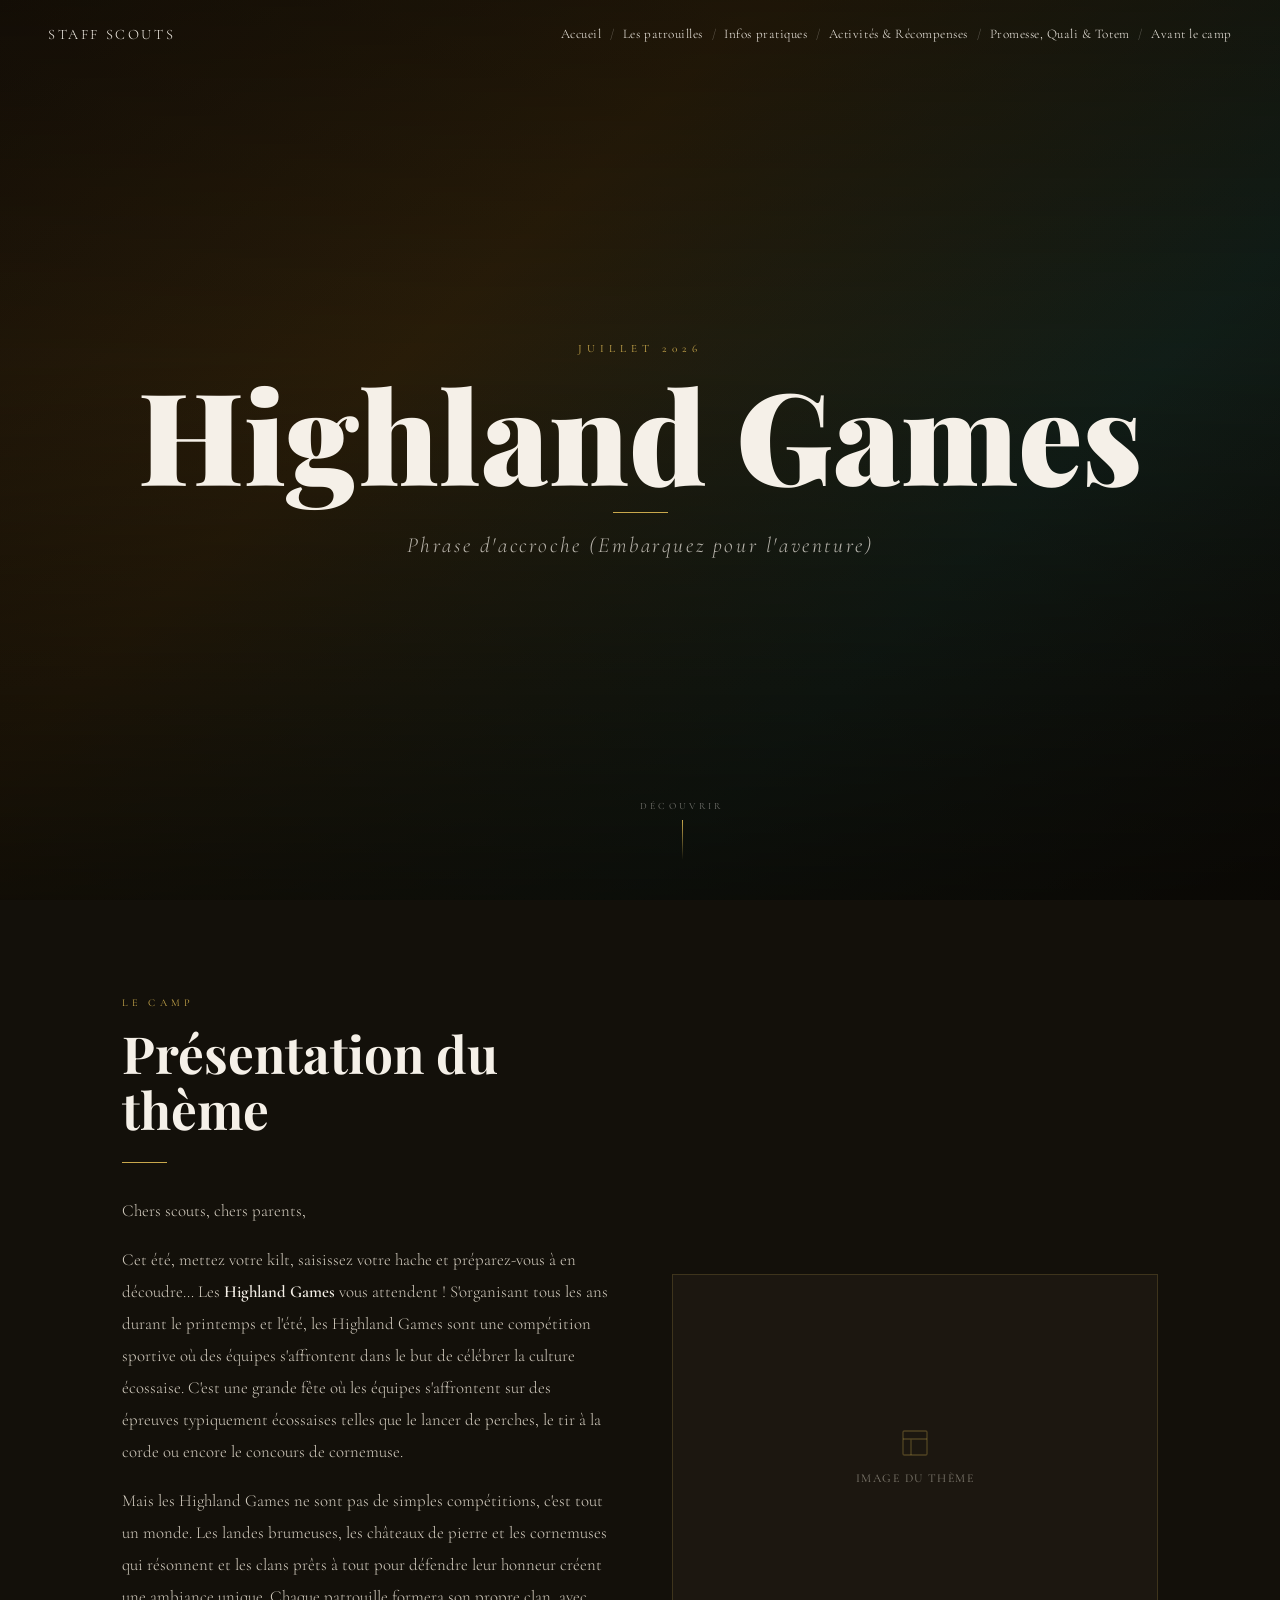
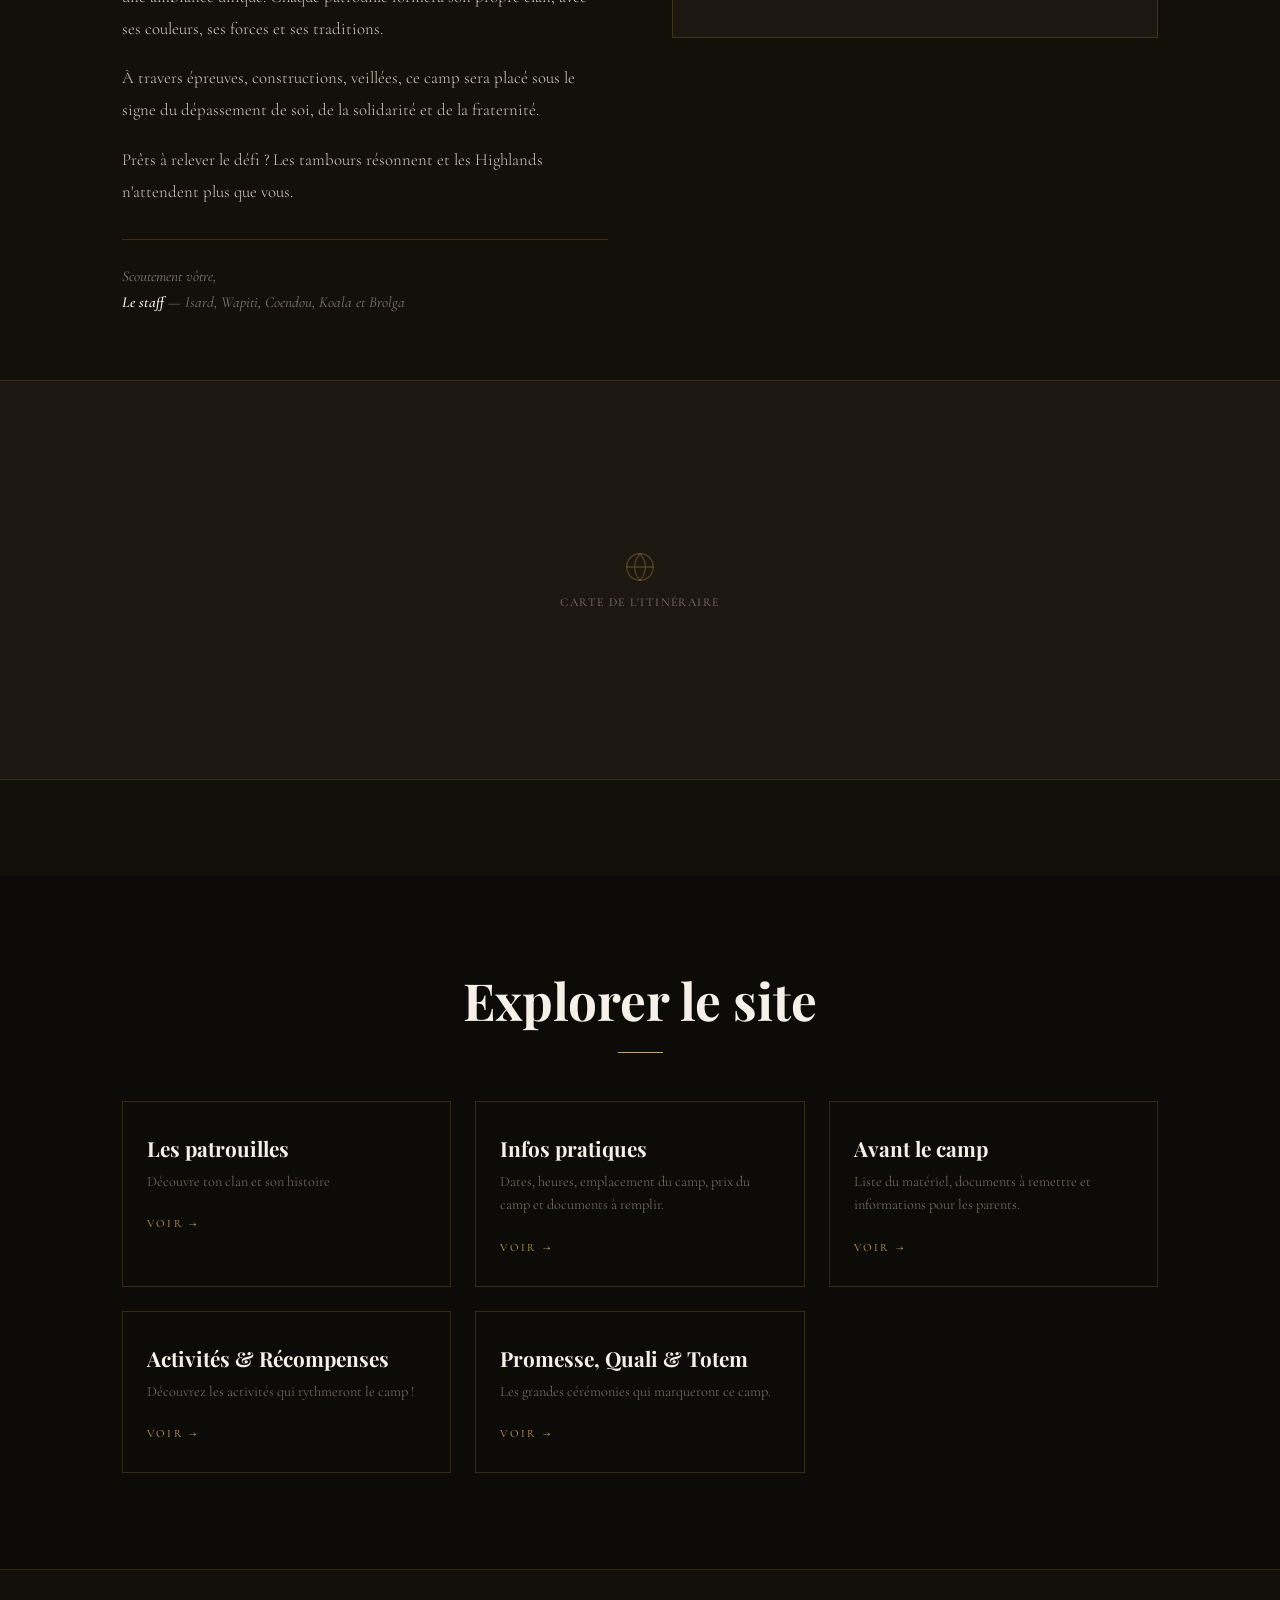
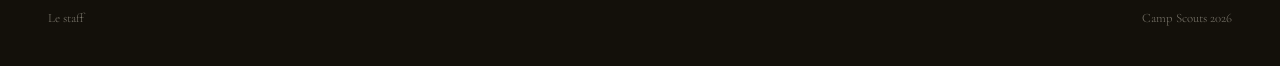
==== index.html @ 2f7836fe "." ====
<!DOCTYPE html>
<html lang="fr">
<head>
  <meta charset="UTF-8" />
  <meta name="viewport" content="width=device-width, initial-scale=1.0" />
  <title>Highland Games — Camp Scouts 2026</title>
  <link rel="preconnect" href="https://fonts.googleapis.com" />
  <link rel="preconnect" href="https://fonts.gstatic.com" crossorigin />
  <link href="https://fonts.googleapis.com/css2?family=Playfair+Display:ital,wght@0,700;0,900;1,700&family=Cormorant+Garamond:ital,wght@0,300;0,400;0,600;1,300;1,400&display=swap" rel="stylesheet" />
  <link rel="stylesheet" href="/assets/css/style.css" />
  <style>
    /* ── HERO ── */
    .hero {
      position: relative;
      height: 100vh;
      display: flex;
      flex-direction: column;
      overflow: hidden;
    }
    .hero-bg-fallback {
      position: absolute; inset: 0;
      background: linear-gradient(135deg, #1a1208 0%, #2c1f0a 35%, #12201a 70%, #0d0b08 100%);
    }
    .hero-bg {
      position: absolute; inset: 0;
      background-image: url('/assets/images/hero.jpg');
      background-size: cover;
      background-position: center;
      animation: slowZoom 18s ease-out forwards;
    }
    .hero-overlay {
      position: absolute; inset: 0;
      background: linear-gradient(to bottom, rgba(10,8,4,0.4) 0%, rgba(10,8,4,0.1) 40%, rgba(10,8,4,0.75) 100%);
    }
    @keyframes slowZoom {
      from { transform: scale(1.06); }
      to   { transform: scale(1.0); }
    }
    .hero-content {
      position: relative; z-index: 10;
      flex: 1;
      display: flex;
      flex-direction: column;
      align-items: center;
      justify-content: center;
      text-align: center;
      gap: 1.2rem;
    }
    .hero-eyebrow {
      font-size: 0.7rem;
      letter-spacing: 0.45em;
      text-transform: uppercase;
      color: var(--gold);
      opacity: 0;
      animation: fadeUp 0.9s ease 0.5s forwards;
    }
    .hero-title {
      font-family: 'Playfair Display', serif;
      font-size: clamp(4rem, 10vw, 8.5rem);
      font-weight: 900;
      line-height: 0.93;
      color: var(--cream);
      opacity: 0;
      animation: fadeUp 0.9s ease 0.75s forwards;
    }
    .hero-rule {
      width: 55px; height: 1px;
      background: var(--gold);
      opacity: 0;
      animation: fadeUp 0.9s ease 0.95s forwards;
    }
    .hero-sub {
      font-size: clamp(1rem, 2vw, 1.35rem);
      font-style: italic;
      font-weight: 300;
      color: rgba(245,240,232,0.72);
      letter-spacing: 0.12em;
      opacity: 0;
      animation: fadeUp 0.9s ease 1.1s forwards;
    }
    .scroll-hint {
      position: absolute;
      bottom: 2.5rem; left: 50%;
      transform: translateX(-50%);
      z-index: 10;
      display: flex;
      flex-direction: column;
      align-items: center;
      gap: 0.5rem;
      opacity: 0;
      animation: fadeUp 0.9s ease 1.5s forwards;
    }
    .scroll-hint span {
      font-size: 0.6rem;
      letter-spacing: 0.35em;
      text-transform: uppercase;
      color: rgba(245,240,232,0.45);
    }
    .scroll-line {
      width: 1px; height: 40px;
      background: linear-gradient(to bottom, var(--gold), transparent);
      animation: pulse 2s ease-in-out infinite;
    }
    @keyframes pulse {
      0%,100% { opacity: 0.4; } 50% { opacity: 1; }
    }

    /* ── INTRO ── */
    #intro { background: var(--dark2); }

    .theme-grid {
      display: grid;
      grid-template-columns: 1fr 1fr;
      gap: 4rem;
      align-items: center;
    }

    .theme-text p {
      font-size: 1.05rem;
      font-weight: 300;
      line-height: 1.9;
      color: var(--text);
      margin-bottom: 1.1rem;
    }
    .theme-text strong { color: var(--cream); font-weight: 600; }
    .signature {
      margin-top: 2rem;
      padding-top: 1.5rem;
      border-top: 1px solid rgba(201,168,76,0.2);
      font-style: italic;
      font-size: 0.95rem;
      color: var(--muted);
      line-height: 1.7;
    }

    .img-placeholder { aspect-ratio: 4/3; }

    .itinerary-banner {
      width: 100%;
      aspect-ratio: 16/5;
      background: var(--dark3);
      border-top: 1px solid rgba(201,168,76,0.15);
      border-bottom: 1px solid rgba(201,168,76,0.15);
      display: flex;
      flex-direction: column;
      align-items: center;
      justify-content: center;
      gap: 0.75rem;
      color: var(--muted);
      font-size: 0.75rem;
      letter-spacing: 0.12em;
      text-transform: uppercase;
      margin-top: 4rem;
    }
    .itinerary-banner svg {
      width: 32px; height: 32px;
      stroke: rgba(201,168,76,0.3);
      fill: none; stroke-width: 1;
    }

    /* ── QUICK LINKS ── */
    #quicklinks { background: var(--dark); }

    .links-grid {
      display: grid;
      grid-template-columns: repeat(3, 1fr);
      gap: 1.5rem;
    }

    .link-card {
      display: block;
      padding: 2rem 1.5rem;
      border: 1px solid rgba(201,168,76,0.2);
      text-decoration: none;
      color: var(--text);
      transition: all 0.3s ease;
      position: relative;
      overflow: hidden;
    }
    .link-card::before {
      content: '';
      position: absolute; inset: 0;
      background: rgba(201,168,76,0.04);
      opacity: 0;
      transition: opacity 0.3s;
    }
    .link-card:hover::before { opacity: 1; }
    .link-card:hover { border-color: rgba(201,168,76,0.5); }

    .link-card-tag {
      font-size: 0.6rem;
      letter-spacing: 0.35em;
      text-transform: uppercase;
      color: var(--gold);
      display: block;
      margin-bottom: 0.75rem;
    }
    .link-card h3 {
      font-family: 'Playfair Display', serif;
      font-size: 1.3rem;
      font-weight: 700;
      color: var(--cream);
      margin-bottom: 0.5rem;
    }
    .link-card p {
      font-size: 0.9rem;
      font-weight: 300;
      line-height: 1.6;
      color: var(--muted);
    }
    .link-card-arrow {
      display: block;
      margin-top: 1.5rem;
      font-size: 0.7rem;
      letter-spacing: 0.2em;
      text-transform: uppercase;
      color: var(--gold);
    }

    @media (max-width: 860px) {
      .theme-grid { grid-template-columns: 1fr; gap: 2.5rem; }
      .links-grid { grid-template-columns: 1fr; }
    }
  </style>
</head>
<body>

  <nav id="navbar">
    <a class="nav-logo" href="/">
      <!-- <img src="assets/images/logo_scout.png" alt="Logo Staff Scouts" /> -->
      <span>Staff Scouts</span>
    </a>
    <ul class="nav-links">
      <li><a href="/">Accueil</a></li>
      <li><a href="/patrouilles">Les patrouilles</a></li>
      <li><a href="/infos">Infos pratiques</a></li>
      <li><a href="/activites">Activités &amp; Récompenses</a></li>
      <li><a href="/promesse">Promesse, Quali &amp; Totem</a></li>
      <li><a href="/avant">Avant le camp</a></li>
      <!-- <li><a href="/recap">Récap 2024–2025</a></li> -->
    </ul>
    <button class="burger" id="burger" aria-label="Menu">
      <span></span><span></span><span></span>
    </button>
  </nav>

  <div class="mobile-menu" id="mobileMenu">
    <a href="/" onclick="closeMenu()">Accueil</a>
    <a href="/patrouilles" onclick="closeMenu()">Les patrouilles</a>
    <a href="/infos" onclick="closeMenu()">Infos pratiques</a>
    <a href="/activites" onclick="closeMenu()">Activités &amp; Récompenses</a>
    <a href="/promesse" onclick="closeMenu()">Promesse, Quali &amp; Totem</a>
    <a href="/avant" onclick="closeMenu()">Avant le camp</a>
    <!-- <a href="/recap" onclick="closeMenu()">Récap 2024–2025</a> -->
  </div>

  <!-- HERO -->
  <section class="hero">
    <div class="hero-bg-fallback"></div>
    <div class="hero-bg"></div>
    <div class="hero-overlay"></div>
    <div class="hero-content">
      <span class="hero-eyebrow">Juillet 2026</span>
      <h1 class="hero-title">Highland Games</h1>
      <div class="hero-rule"></div>
      <p class="hero-sub">Phrase d'accroche (Embarquez pour l'aventure)</p>
    </div>
    <div class="scroll-hint">
      <span>Découvrir</span>
      <div class="scroll-line"></div>
    </div>
  </section>

  <!-- PRÉSENTATION -->
  <section id="intro">
    <div class="container-wide">
      <div class="theme-grid">
        <div class="theme-text reveal">
          <span class="section-tag">Le camp</span>
          <h2 class="section-title">Présentation du thème</h2>
          <div class="section-rule"></div>
          <p>Chers scouts, chers parents,</p>
          <p>Cet été, mettez votre kilt, saisissez votre hache et préparez-vous à en découdre… Les <strong>Highland Games</strong> vous attendent ! S'organisant tous les ans durant le printemps et l'été, les Highland Games sont une compétition sportive où des équipes s'affrontent dans le but de célébrer la culture écossaise. C'est une grande fête où les équipes s'affrontent sur des épreuves typiquement écossaises telles que le lancer de  perches, le tir à la corde ou encore le concours de cornemuse.</p>
          <p>Mais les Highland Games ne sont pas de simples compétitions, c'est tout un monde. Les landes brumeuses, les châteaux de pierre et les cornemuses qui résonnent et les clans prêts à tout pour défendre leur honneur créent une ambiance unique. Chaque patrouille formera son propre clan, avec ses couleurs, ses forces et ses traditions.</p>
          <p>À travers épreuves, constructions, veillées, ce camp sera placé sous le signe du dépassement de soi, de la solidarité et de la fraternité.</p>
          <p>Prêts à relever le défi ? Les tambours résonnent et les Highlands n'attendent plus que vous.</p>
          <div class="signature">
            Scoutement vôtre,<br>
            <strong style="color:var(--cream)">Le staff</strong> — Isard, Wapiti, Coendou, Koala et Brolga
          </div>
        </div>
        <div class="img-placeholder reveal">
          <svg viewBox="0 0 24 24"><rect x="3" y="3" width="18" height="18" rx="1"/><path d="M3 9h18M9 21V9"/></svg>
          Image du thème
        </div>
      </div>
    </div>
    <div class="itinerary-banner reveal">
      <svg viewBox="0 0 24 24"><circle cx="12" cy="12" r="10"/><path d="M2 12h20M12 2a15.3 15.3 0 0 1 4 10 15.3 15.3 0 0 1-4 10 15.3 15.3 0 0 1-4-10A15.3 15.3 0 0 1 12 2z"/></svg>
      Carte de l'itinéraire
    </div>
  </section>

  <!-- QUICK LINKS -->
  <section id="quicklinks">
    <div class="container-wide">
      <div style="text-align:center; margin-bottom:3rem;" class="reveal">
        <!-- <span class="section-tag">Navigation</span> -->
        <h2 class="section-title">Explorer le site</h2>
        <div class="section-rule centered"></div>
      </div>
      <div class="links-grid">
        <a class="link-card reveal" href="/patrouilles">
          <!-- <span class="link-card-tag">Organisation</span> -->
          <h3>Les patrouilles</h3>
          <p>Découvre ton clan et son histoire</p>
          <span class="link-card-arrow">Voir →</span>
        </a>
        <a class="link-card reveal" href="/infos">
          <!-- <span class="link-card-tag">Logistique</span> -->
          <h3>Infos pratiques</h3>
          <p>Dates, heures, emplacement du camp, prix du camp et documents à remplir.</p>
          <span class="link-card-arrow">Voir →</span>
        </a>
        <a class="link-card reveal" href="/avant">
          <!-- <span class="link-card-tag">Préparation</span> -->
          <h3>Avant le camp</h3>
          <p>Liste du matériel, documents à remettre et informations pour les parents.</p>
          <span class="link-card-arrow">Voir →</span>
        </a>
        <a class="link-card reveal" href="/activites">
          <!-- <span class="link-card-tag">Programme</span> -->
          <h3>Activités &amp; Récompenses</h3>
          <p>Découvrez les activités qui rythmeront le camp !</p>
          <span class="link-card-arrow">Voir →</span>
        </a>
        <a class="link-card reveal" href="/promesse">
          <!-- <span class="link-card-tag">Moments forts</span> -->
          <h3>Promesse, Quali &amp; Totem</h3>
          <p>Les grandes cérémonies qui marqueront ce camp.</p>
          <span class="link-card-arrow">Voir →</span>
        </a>
        <!-- <a class="link-card reveal" href="/recap">
          <span class="link-card-tag">Rétrospective</span>
          <h3>Récap 2024–2025</h3>
          <p>Retour sur l'année écoulée : charte, événements et moments partagés.</p>
          <span class="link-card-arrow">Voir →</span>
        </a> -->
      </div>
    </div>
  </section>

  <footer>
    <span>Le staff</span>
    <span>Camp Scouts 2026</span>
  </footer>

  <script src="/assets/js/main.js"></script>
</body>
</html>
---- assets/css/style.css ----
*, *::before, *::after { margin: 0; padding: 0; box-sizing: border-box; }

:root {
  --gold:       #c9a84c;
  --gold-light: #e8cc85;
  --cream:      #f5f0e8;
  --dark:       #0d0b08;
  --dark2:      #13100a;
  --dark3:      #1c1710;
  --text:       #d4cdc0;
  --muted:      rgba(212, 205, 192, 0.55);
}

html { scroll-behavior: smooth; }

body {
  font-family: 'Cormorant Garamond', serif;
  background: var(--dark);
  color: var(--text);
  overflow-x: hidden;
}

/* ── NAVBAR ── */
nav {
  position: fixed;
  top: 0; left: 0; right: 0;
  z-index: 100;
  display: flex;
  align-items: center;
  justify-content: space-between;
  padding: 1.6rem 3rem;
  transition: background 0.4s ease, padding 0.4s ease;
}

nav.scrolled {
  background: rgba(13, 11, 8, 0.92);
  backdrop-filter: blur(12px);
  padding: 1rem 3rem;
  border-bottom: 1px solid rgba(201, 168, 76, 0.15);
}

/* Sur les pages sans hero, la navbar est toujours opaque */
nav.opaque {
  background: rgba(13, 11, 8, 0.97);
  backdrop-filter: blur(12px);
  padding: 1rem 3rem;
  border-bottom: 1px solid rgba(201, 168, 76, 0.15);
}

.nav-logo {
  display: flex;
  align-items: center;
  gap: 0.75rem;
  text-decoration: none;
  color: var(--cream);
}

.nav-logo svg {
  width: 32px; height: 32px;
  fill: none;
  stroke: var(--cream);
  stroke-width: 1.5;
  stroke-linecap: round;
}

.nav-logo span {
  font-size: 0.9rem;
  font-weight: 300;
  letter-spacing: 0.18em;
  text-transform: uppercase;
}

.nav-links {
  display: flex;
  align-items: center;
  list-style: none;
}

.nav-links li { display: flex; align-items: center; }

.nav-links li:not(:last-child)::after {
  content: '/';
  color: rgba(245,240,232,0.3);
  margin: 0 0.55rem;
  font-size: 0.8rem;
}

.nav-links a {
  color: var(--cream);
  text-decoration: none;
  font-size: 0.82rem;
  font-weight: 300;
  letter-spacing: 0.04em;
  transition: color 0.25s;
  white-space: nowrap;
}

.nav-links a:hover,
.nav-links a.active { color: var(--gold); }

/* Burger */
.burger {
  display: none;
  flex-direction: column;
  gap: 5px;
  cursor: pointer;
  background: none;
  border: none;
  padding: 4px;
}
.burger span {
  display: block;
  width: 24px; height: 1px;
  background: var(--cream);
  transition: all 0.3s ease;
}
.burger.open span:nth-child(1) { transform: translateY(6px) rotate(45deg); }
.burger.open span:nth-child(2) { opacity: 0; }
.burger.open span:nth-child(3) { transform: translateY(-6px) rotate(-45deg); }

.mobile-menu {
  display: none;
  position: fixed;
  inset: 0;
  background: rgba(13,11,8,0.97);
  z-index: 99;
  flex-direction: column;
  align-items: center;
  justify-content: center;
  gap: 2rem;
}
.mobile-menu.open { display: flex; }
.mobile-menu a {
  color: var(--cream);
  text-decoration: none;
  font-family: 'Playfair Display', serif;
  font-size: 2rem;
  font-weight: 700;
  transition: color 0.25s;
}
.mobile-menu a:hover { color: var(--gold); }

/* ── PAGE HEADER (pages sans hero) ── */
.page-header {
  padding: 10rem 2rem 5rem;
  text-align: center;
  background: var(--dark2);
  border-bottom: 1px solid rgba(201,168,76,0.15);
}

.page-tag {
  font-size: 0.65rem;
  letter-spacing: 0.4em;
  text-transform: uppercase;
  color: var(--gold);
  font-weight: 400;
  display: block;
  margin-bottom: 1rem;
}

.page-title {
  font-family: 'Playfair Display', serif;
  font-size: clamp(2.5rem, 6vw, 4.5rem);
  font-weight: 900;
  color: var(--cream);
  line-height: 1;
}

.page-rule {
  width: 45px; height: 1px;
  background: var(--gold);
  margin: 1.5rem auto 0;
}

/* ── SECTIONS COMMUNES ── */
section { padding: 6rem 0; }

.container {
  max-width: 900px;
  margin: 0 auto;
  padding: 0 2rem;
}

.container-wide {
  max-width: 1100px;
  margin: 0 auto;
  padding: 0 2rem;
}

.section-tag {
  font-size: 0.65rem;
  letter-spacing: 0.4em;
  text-transform: uppercase;
  color: var(--gold);
  font-weight: 400;
  display: block;
  margin-bottom: 1rem;
}

.section-title {
  font-family: 'Playfair Display', serif;
  font-size: clamp(2rem, 5vw, 3.2rem);
  font-weight: 700;
  color: var(--cream);
  line-height: 1.1;
}

.section-rule {
  width: 45px; height: 1px;
  background: var(--gold);
  margin: 1.5rem 0 2rem;
}

.section-rule.centered { margin: 1.5rem auto 2rem; }

/* ── PLACEHOLDERS ── */
.img-placeholder {
  background: var(--dark3);
  border: 1px solid rgba(201,168,76,0.2);
  display: flex;
  flex-direction: column;
  align-items: center;
  justify-content: center;
  gap: 0.75rem;
  color: var(--muted);
  font-size: 0.75rem;
  letter-spacing: 0.12em;
  text-transform: uppercase;
}

.img-placeholder svg {
  width: 32px; height: 32px;
  stroke: rgba(201,168,76,0.3);
  fill: none; stroke-width: 1;
}

.video-wrapper {
  position: relative;
  width: 100%;
  aspect-ratio: 16/9;
  background: var(--dark3);
  border: 1px solid rgba(201,168,76,0.15);
  overflow: hidden;
}

.video-wrapper iframe {
  position: absolute; inset: 0;
  width: 100%; height: 100%;
  border: none;
}

.video-placeholder {
  position: absolute; inset: 0;
  display: flex;
  flex-direction: column;
  align-items: center;
  justify-content: center;
  gap: 1rem;
  color: var(--muted);
  font-size: 0.75rem;
  letter-spacing: 0.12em;
  text-transform: uppercase;
}

.video-placeholder svg {
  width: 48px; height: 48px;
  stroke: rgba(201,168,76,0.3);
  fill: none; stroke-width: 1;
}

/* ── BOUTONS ── */
.btn-download {
  display: inline-flex;
  align-items: center;
  gap: 0.6rem;
  padding: 0.75rem 1.5rem;
  border: 1px solid rgba(201,168,76,0.5);
  color: var(--gold);
  text-decoration: none;
  font-size: 0.78rem;
  letter-spacing: 0.15em;
  text-transform: uppercase;
  font-family: 'Cormorant Garamond', serif;
  background: transparent;
  transition: all 0.25s ease;
  cursor: pointer;
}

.btn-download:hover {
  background: rgba(201,168,76,0.08);
  border-color: var(--gold);
  color: var(--gold-light);
}

.btn-download svg {
  width: 14px; height: 14px;
  stroke: currentColor; fill: none; stroke-width: 1.5;
}

/* ── FOOTER ── */
footer {
  background: var(--dark2);
  border-top: 1px solid rgba(201,168,76,0.15);
  padding: 2.5rem 3rem;
  display: flex;
  align-items: center;
  justify-content: space-between;
  font-size: 0.8rem;
  font-weight: 300;
  color: var(--muted);
}

/* ── ANIMATIONS ── */
@keyframes fadeUp {
  from { opacity: 0; transform: translateY(22px); }
  to   { opacity: 1; transform: translateY(0); }
}

.reveal {
  opacity: 0;
  transform: translateY(28px);
  transition: opacity 0.8s ease, transform 0.8s ease;
}
.reveal.visible { opacity: 1; transform: translateY(0); }

/* ── RESPONSIVE ── */
@media (max-width: 860px) {
  nav, nav.opaque { padding: 1.4rem 1.5rem; }
  nav.scrolled    { padding: 0.9rem 1.5rem; }
  .nav-links { display: none; }
  .burger    { display: flex; }
  footer { flex-direction: column; gap: 0.5rem; text-align: center; }
}
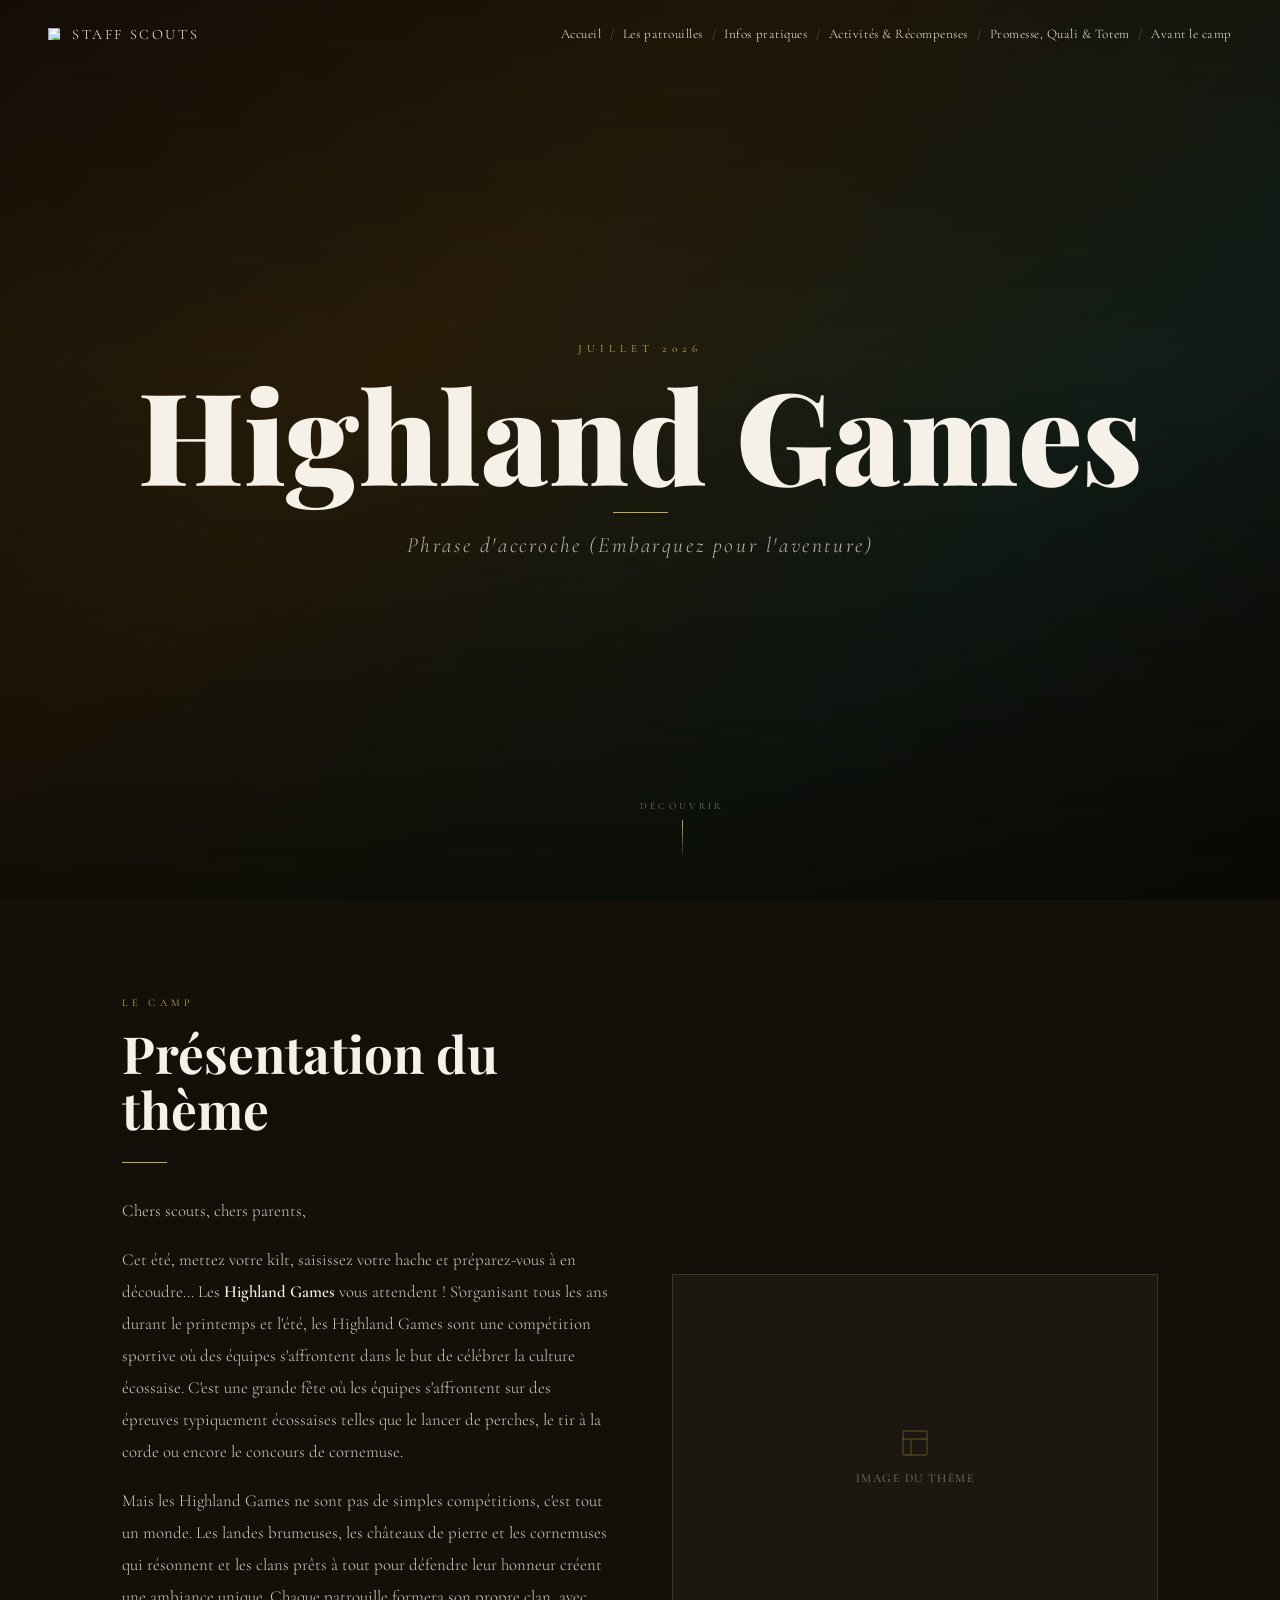
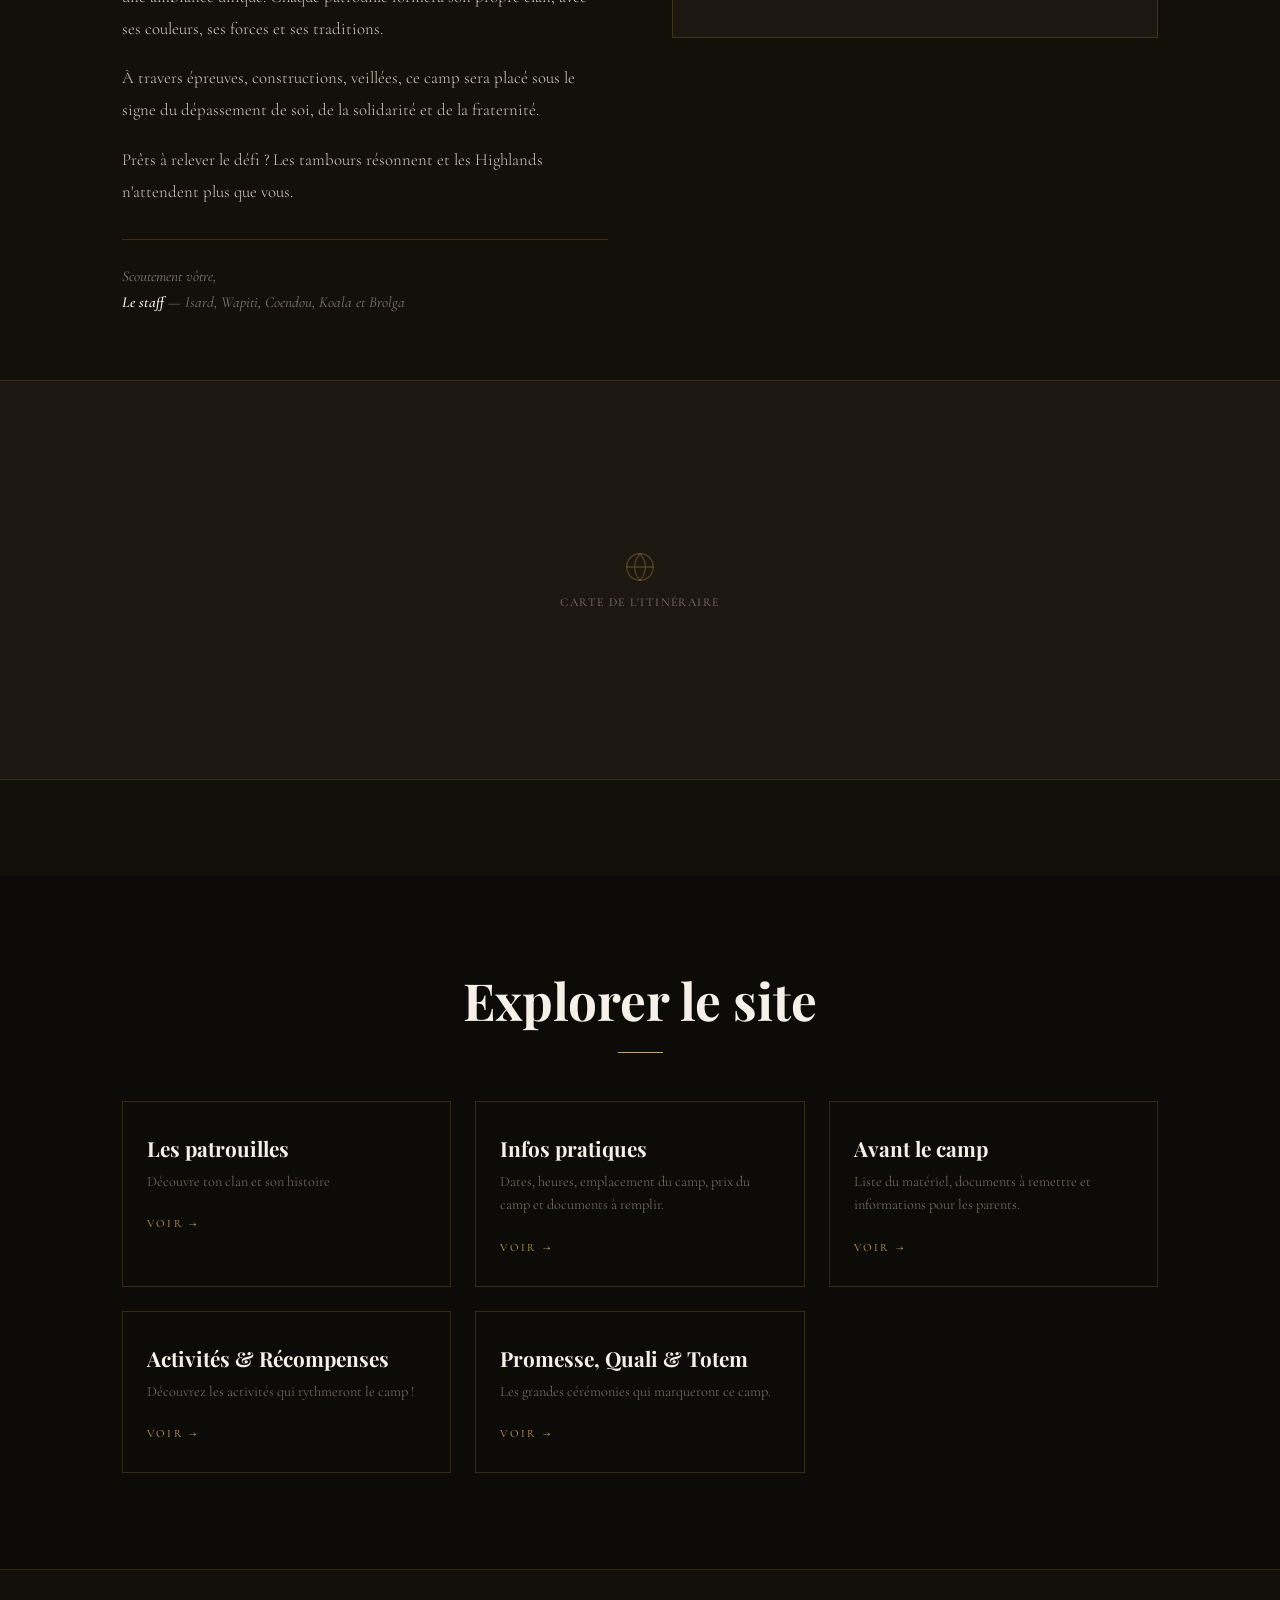
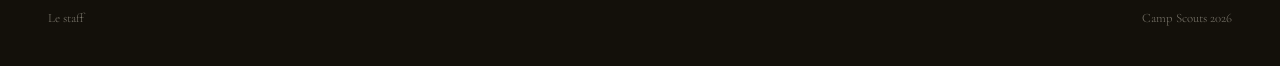
==== commit 3de119af: "update size logo" ====
--- a/index.html
+++ b/index.html
@@ -227,7 +227,7 @@
 
   <nav id="navbar">
     <a class="nav-logo" href="/">
-      <!-- <img src="assets/images/logo_scout.png" alt="Logo Staff Scouts" /> -->
+      <img src="assets/images/logo_scout.png" alt="Logo Staff Scouts" />
       <span>Staff Scouts</span>
     </a>
     <ul class="nav-links">
--- a/assets/css/style.css
+++ b/assets/css/style.css
@@ -63,6 +63,12 @@
   stroke-linecap: round;
 }
 
+.nav-logo img {
+  width: 12px;
+  height: 12px;
+  object-fit: contain;
+}
+
 .nav-logo span {
   font-size: 0.9rem;
   font-weight: 300;
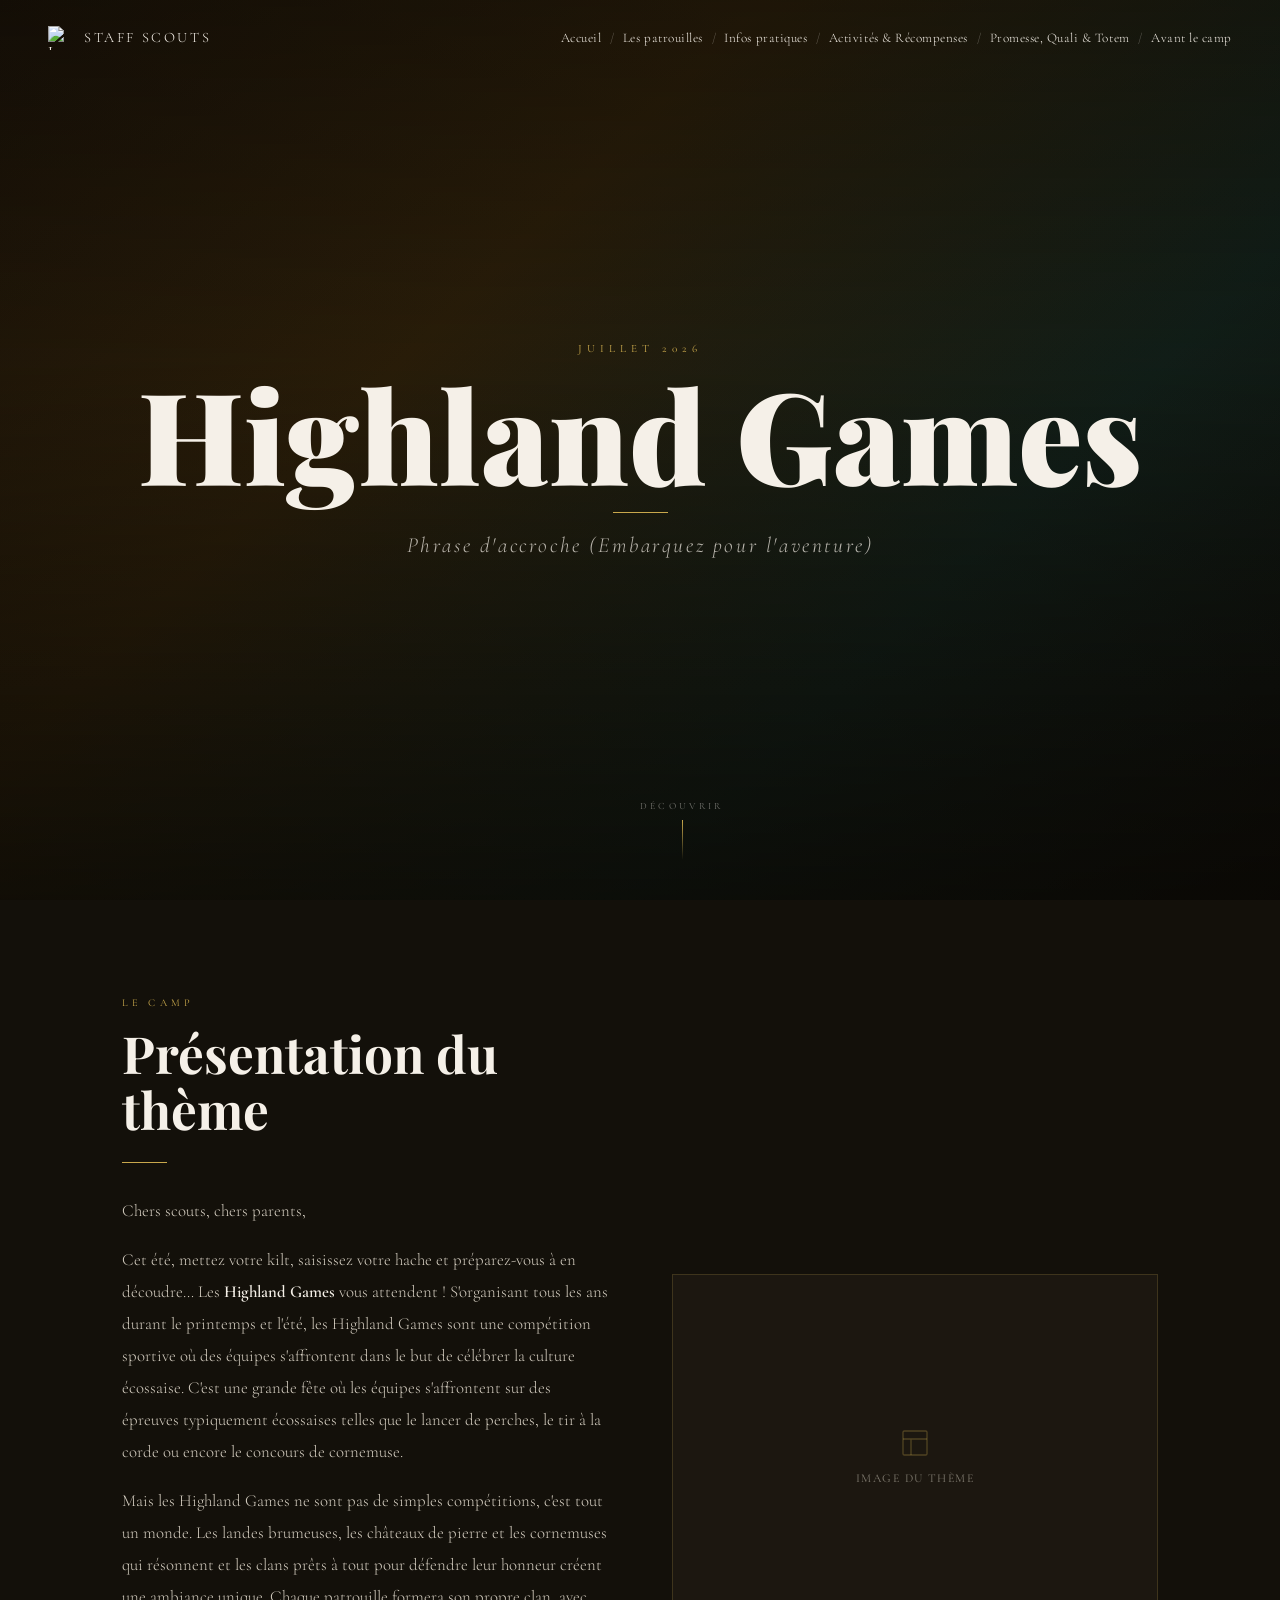
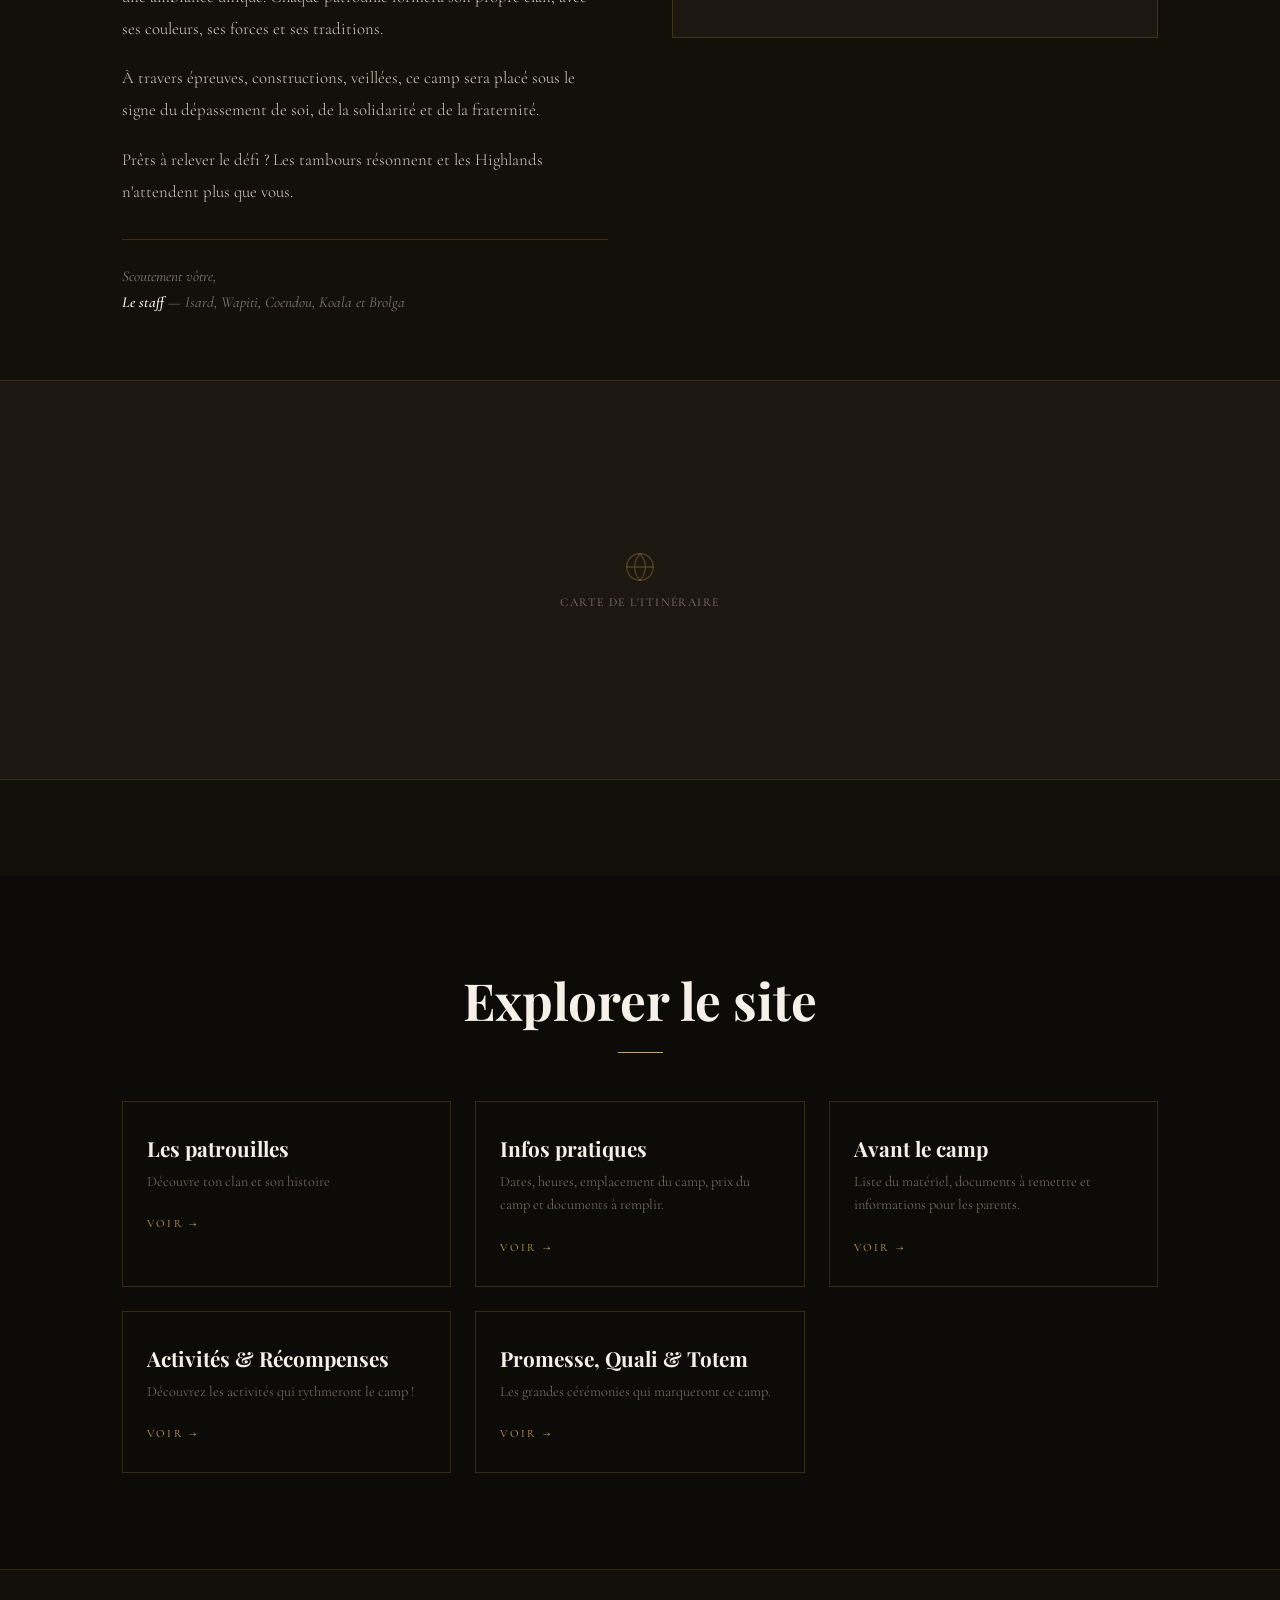
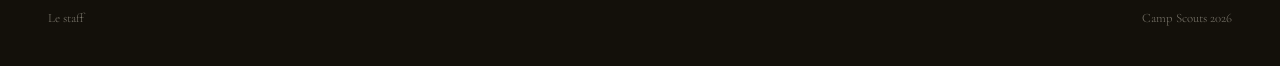
==== commit ea8bf247: "forgot .png" ====
--- a/index.html
+++ b/index.html
@@ -23,7 +23,7 @@
     }
     .hero-bg {
       position: absolute; inset: 0;
-      background-image: url('/assets/images/hero.jpg');
+      background-image: url('/assets/images/highland_1.png');
       background-size: cover;
       background-position: center;
       animation: slowZoom 18s ease-out forwards;
--- a/assets/css/style.css
+++ b/assets/css/style.css
@@ -64,8 +64,8 @@
 }
 
 .nav-logo img {
-  width: 12px;
-  height: 12px;
+  width: 24px;
+  height: 24px;
   object-fit: contain;
 }
 
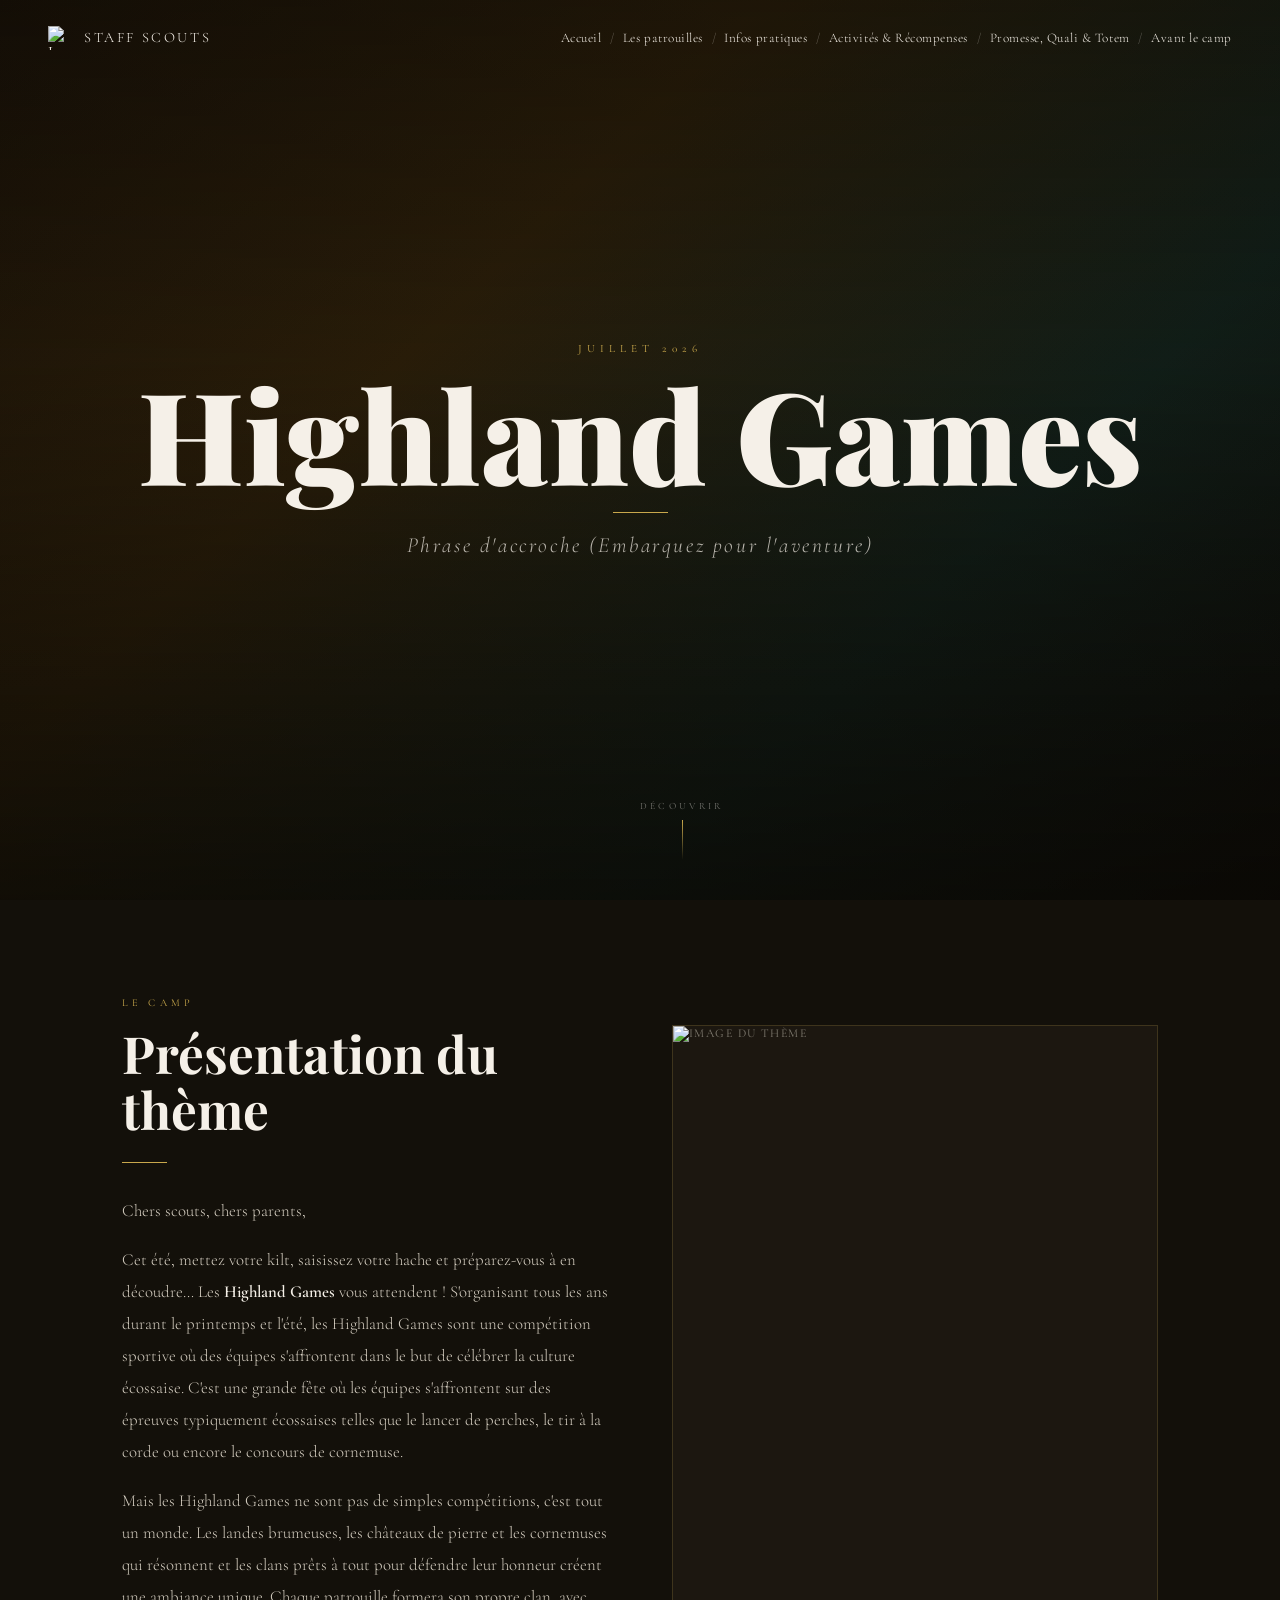
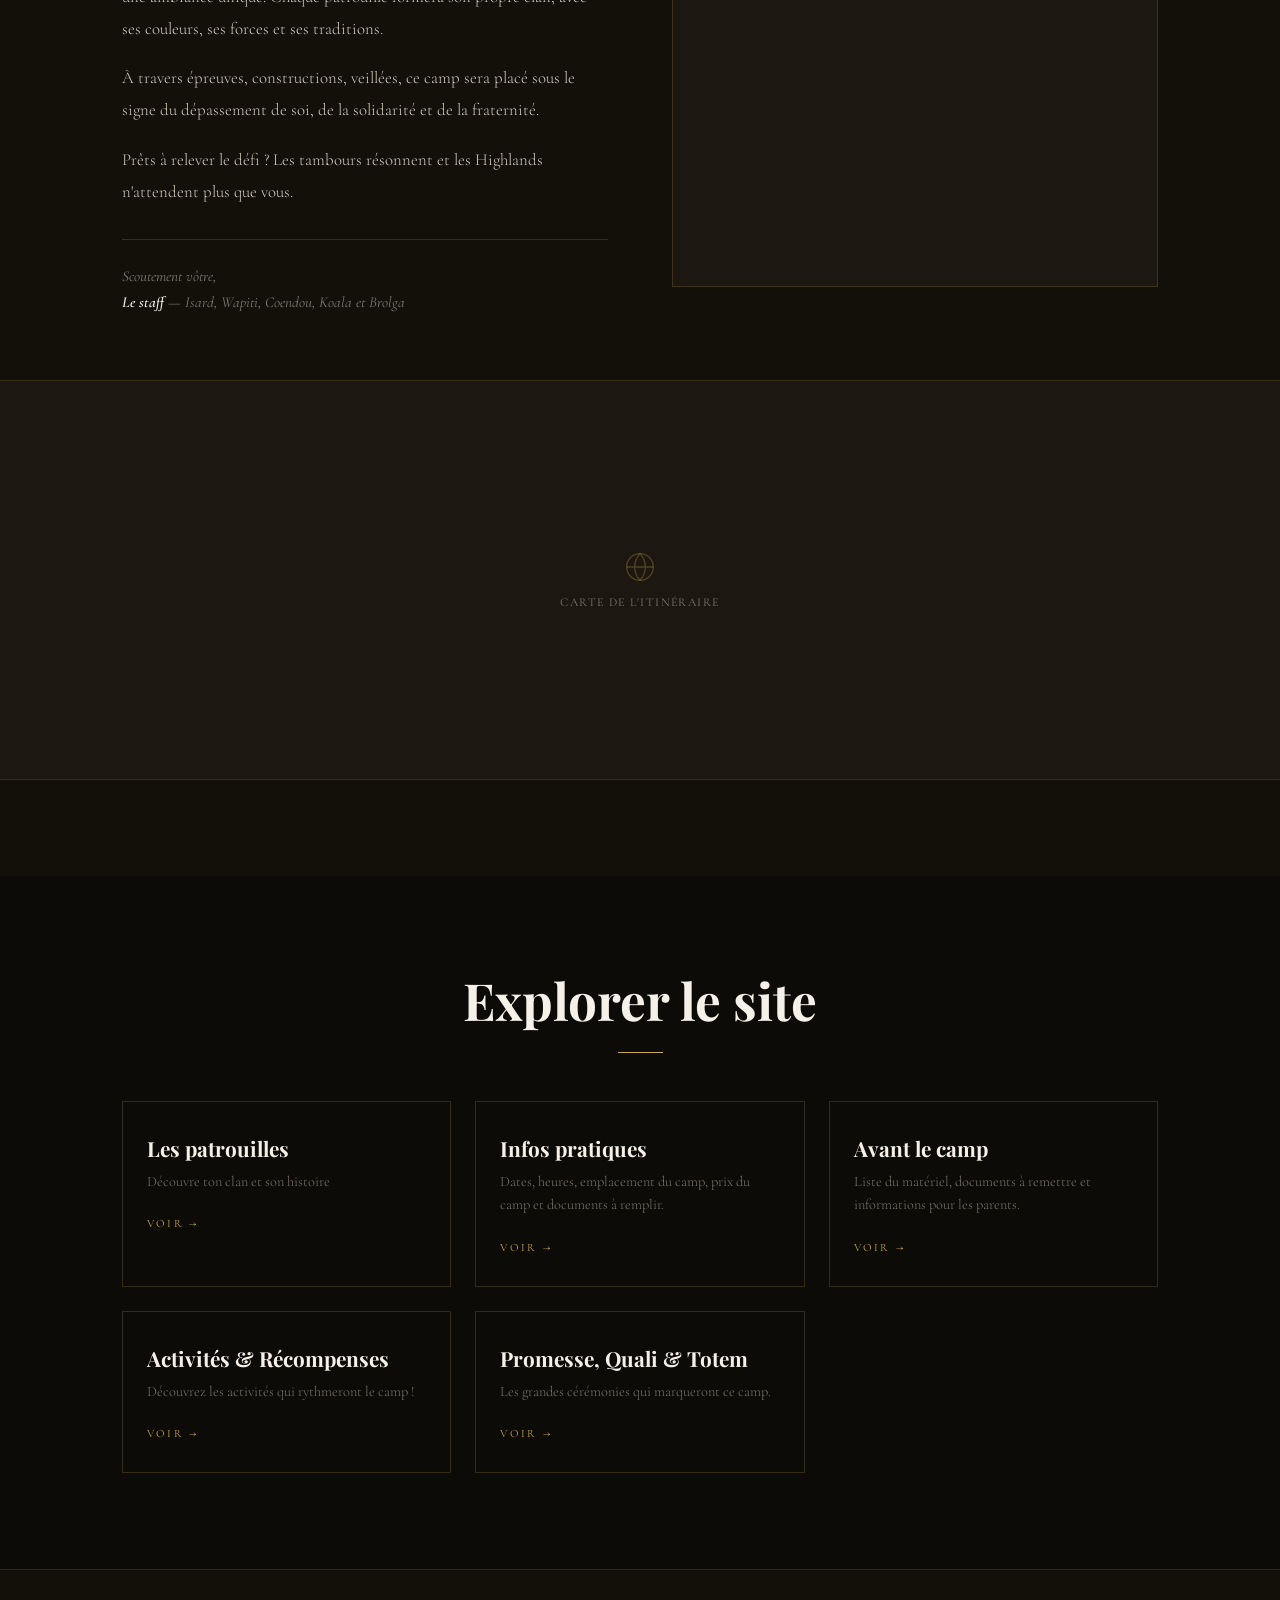
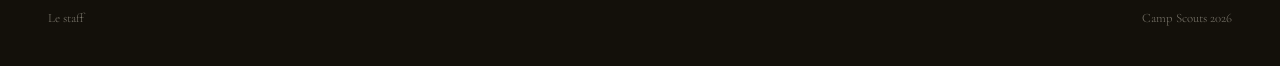
==== commit b2e54f2e: "test ration" ====
--- a/index.html
+++ b/index.html
@@ -290,8 +290,7 @@
           </div>
         </div>
         <div class="img-placeholder reveal">
-          <svg viewBox="0 0 24 24"><rect x="3" y="3" width="18" height="18" rx="1"/><path d="M3 9h18M9 21V9"/></svg>
-          Image du thème
+          <img src="/assets/images/highlands_wikipedia.jpg" alt="Image du thème" class="reveal" style="width:100%; aspect-ratio:9/16; object-fit:cover;" />
         </div>
       </div>
     </div>
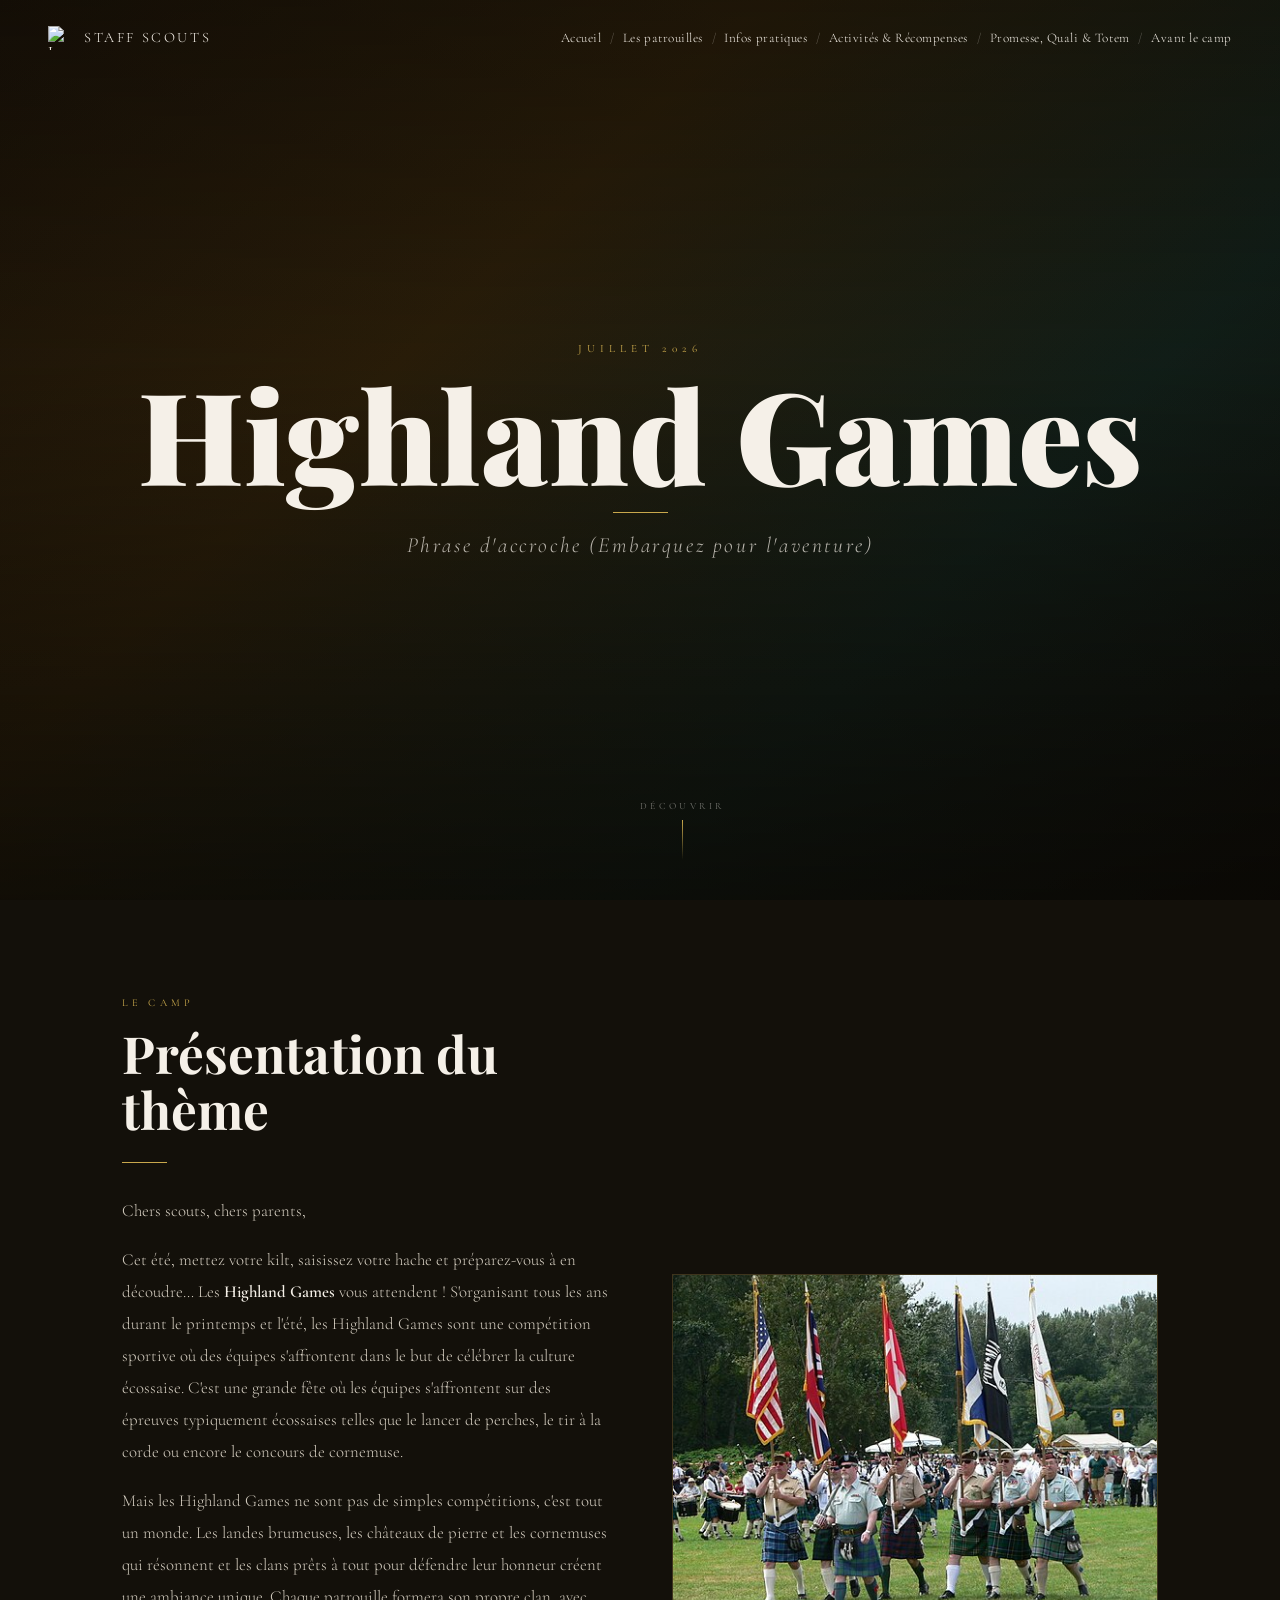
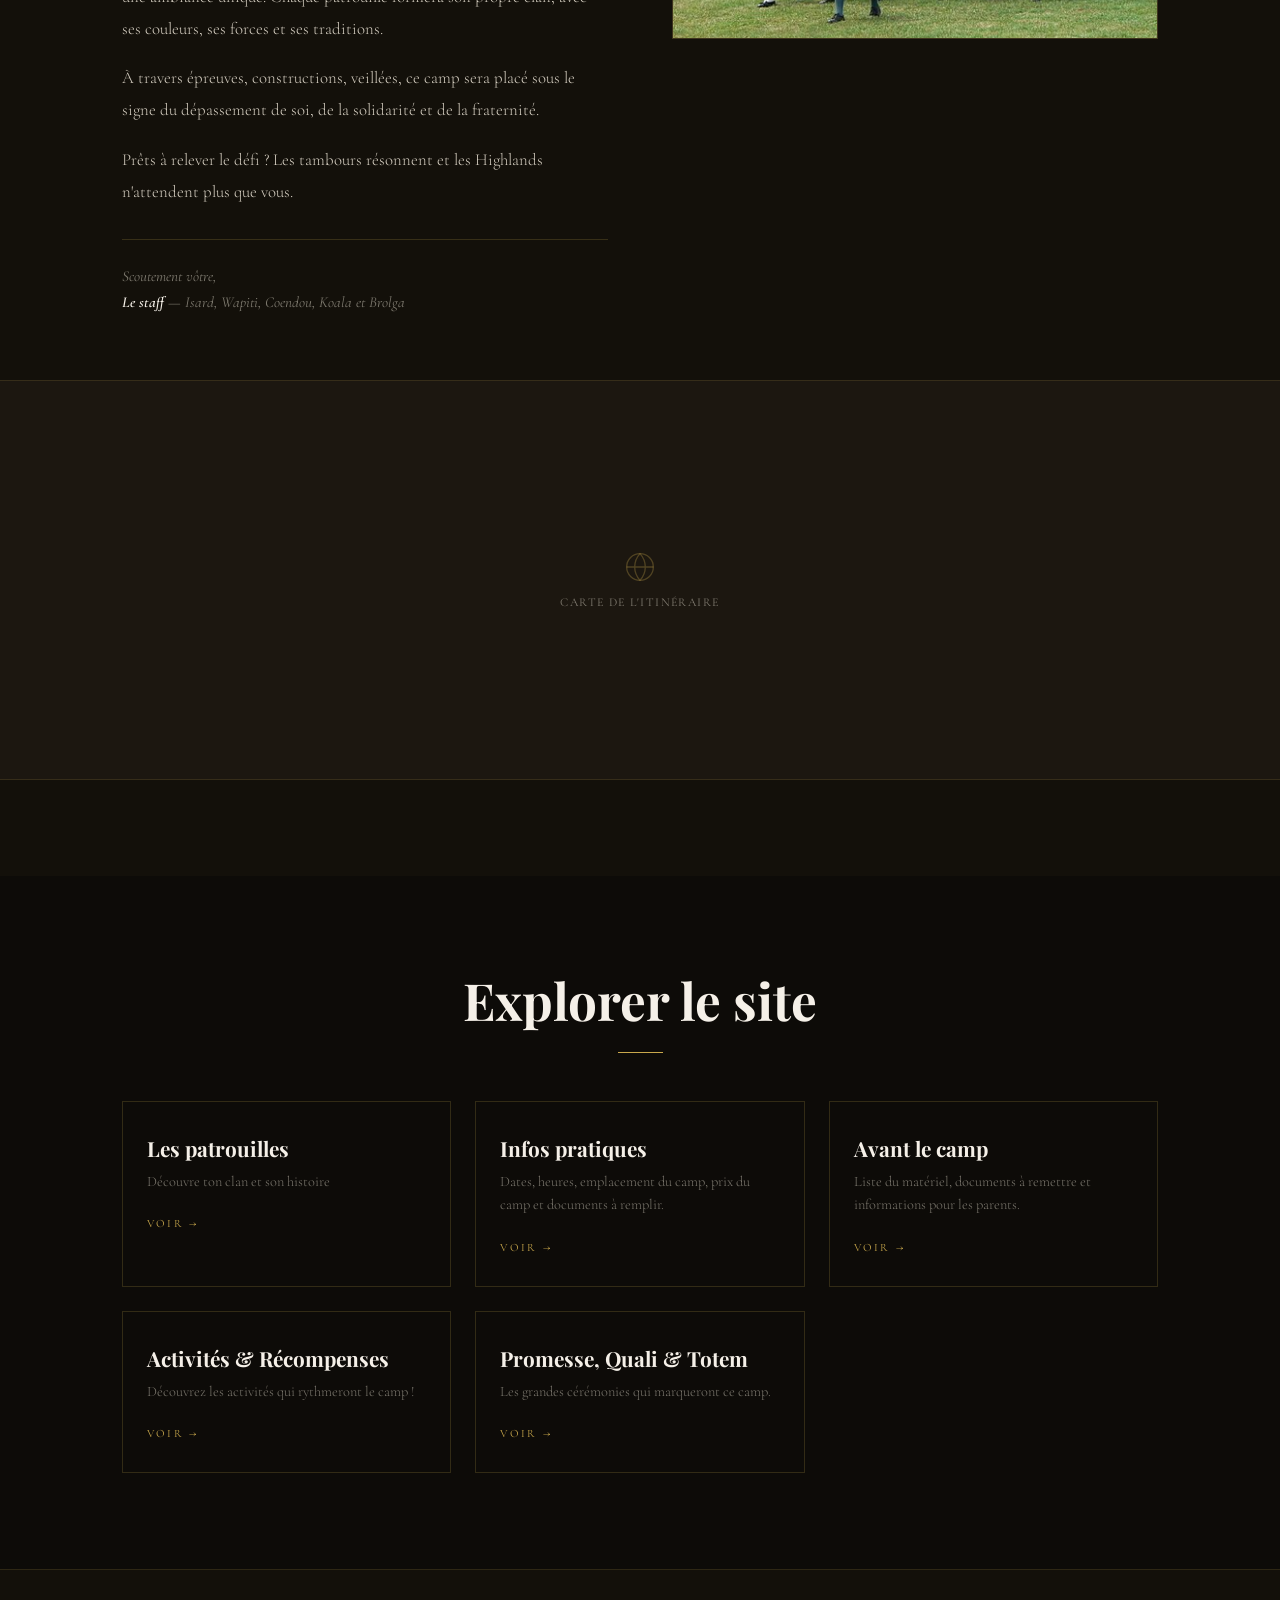
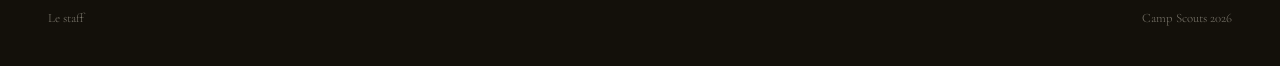
==== commit 690a9e05: "change image" ====
--- a/index.html
+++ b/index.html
@@ -290,7 +290,7 @@
           </div>
         </div>
         <div class="img-placeholder reveal">
-          <img src="/assets/images/highlands_wikipedia.jpg" alt="Image du thème" class="reveal" style="width:100%; aspect-ratio:9/16; object-fit:cover;" />
+          <img src="/assets/images/highlands_wikipedia.jpg" alt="Image du thème" class="reveal" style="width:100%; aspect-ratio:4/3; object-fit:cover;" />
         </div>
       </div>
     </div>
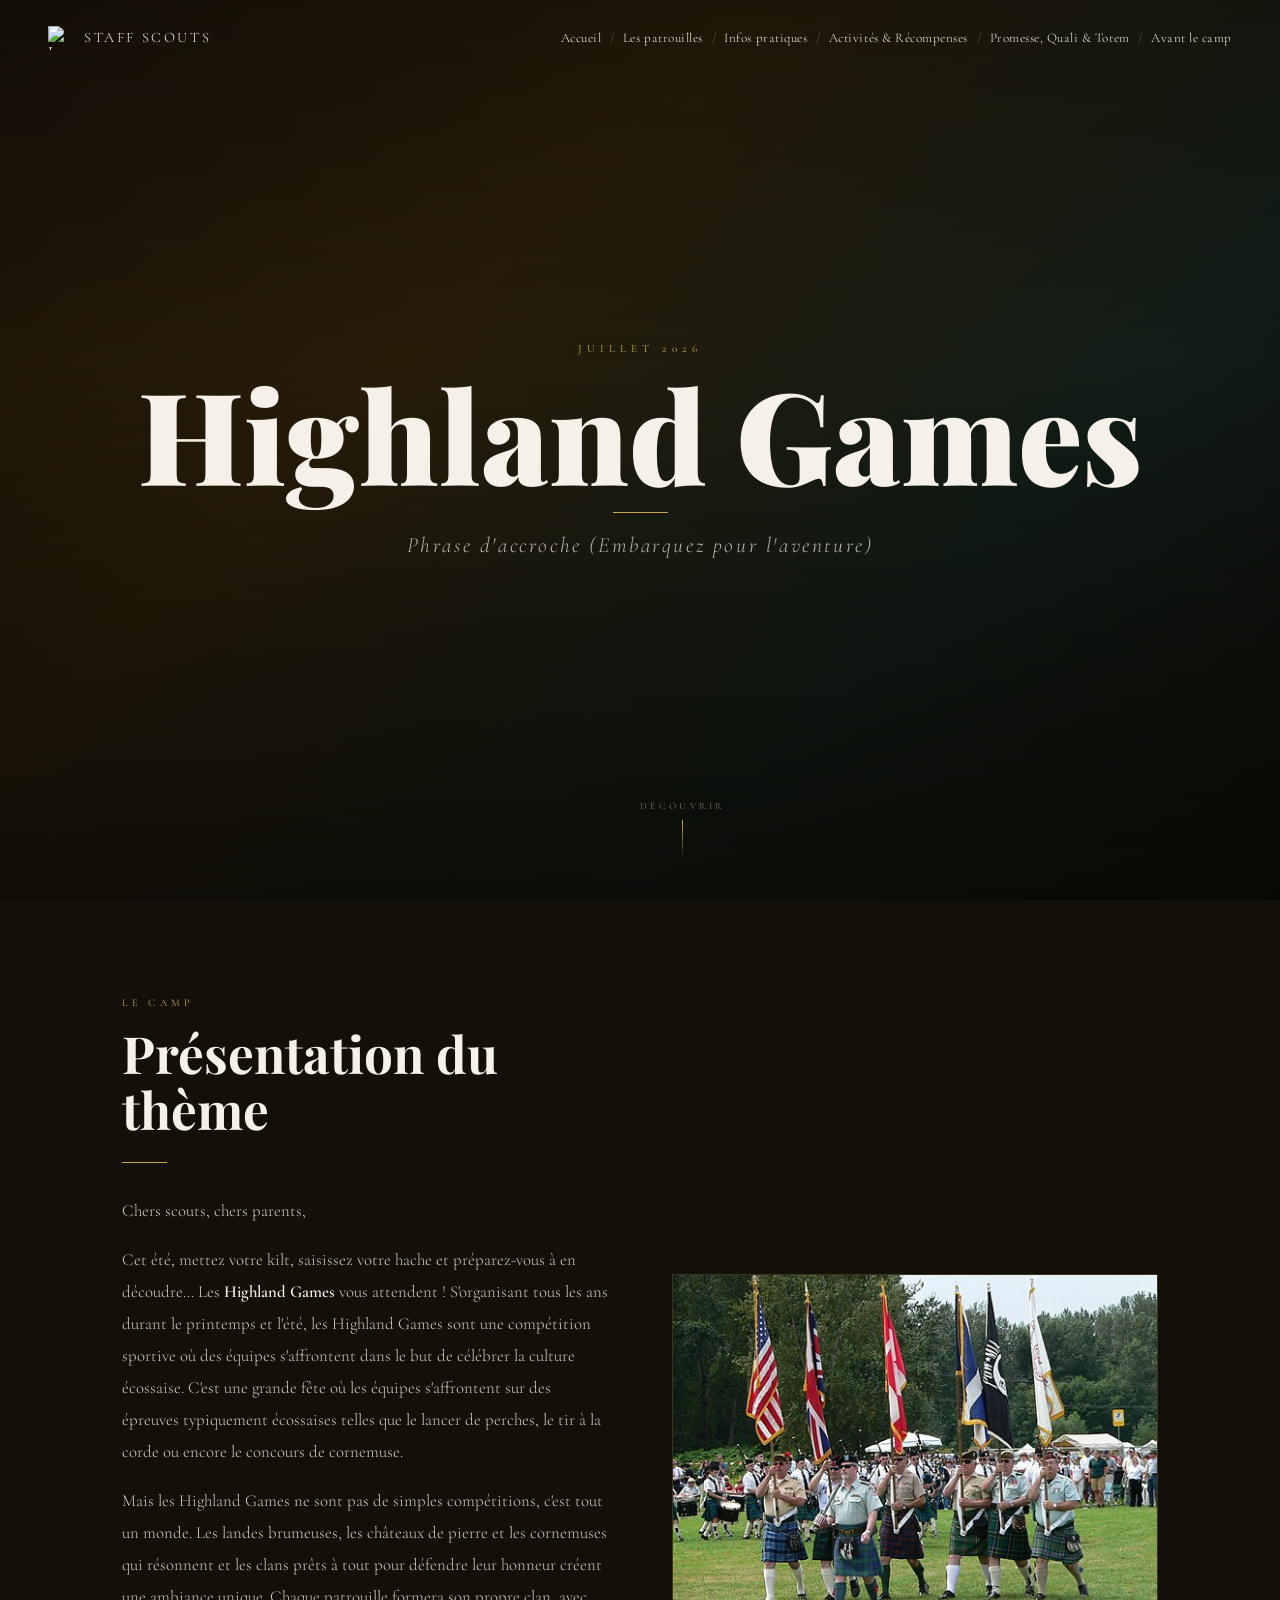
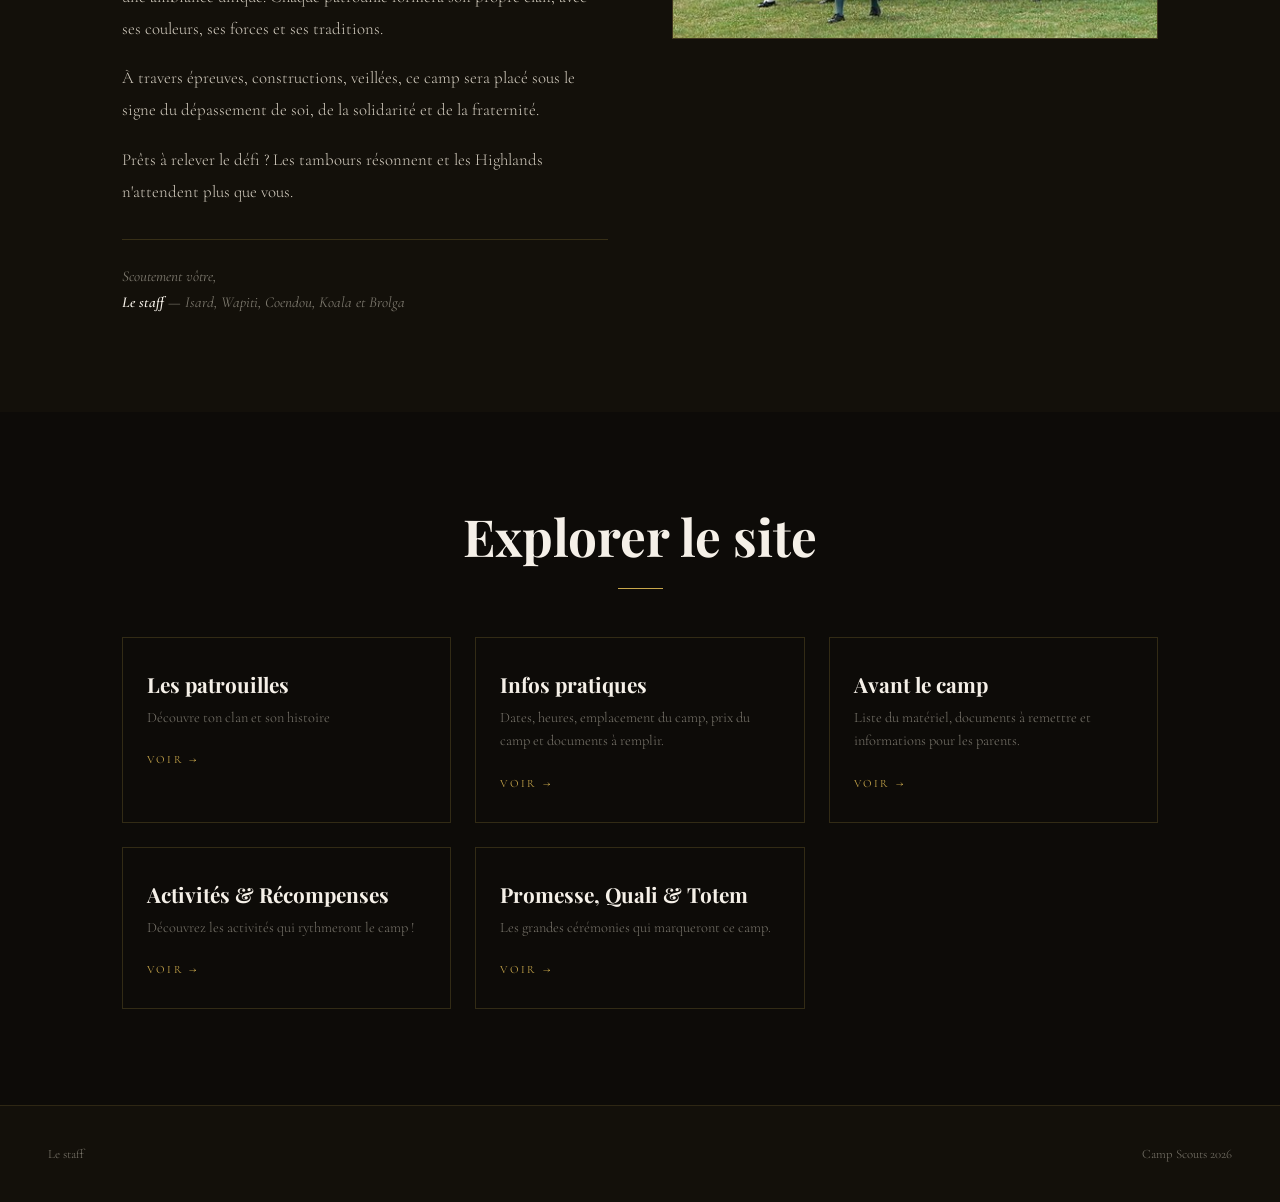
==== commit b556bfc0: "shadow on text to improve lisibility" ====
--- a/index.html
+++ b/index.html
@@ -53,6 +53,7 @@
       color: var(--gold);
       opacity: 0;
       animation: fadeUp 0.9s ease 0.5s forwards;
+      text-shadow: 0 1px 8px rgba(0,0,0,0.8);
     }
     .hero-title {
       font-family: 'Playfair Display', serif;
@@ -95,6 +96,7 @@
       letter-spacing: 0.35em;
       text-transform: uppercase;
       color: rgba(245,240,232,0.45);
+      text-shadow: 0 1px 8px rgba(0,0,0,0.8);
     }
     .scroll-line {
       width: 1px; height: 40px;
@@ -294,10 +296,10 @@
         </div>
       </div>
     </div>
-    <div class="itinerary-banner reveal">
+    <!-- <div class="itinerary-banner reveal">
       <svg viewBox="0 0 24 24"><circle cx="12" cy="12" r="10"/><path d="M2 12h20M12 2a15.3 15.3 0 0 1 4 10 15.3 15.3 0 0 1-4 10 15.3 15.3 0 0 1-4-10A15.3 15.3 0 0 1 12 2z"/></svg>
       Carte de l'itinéraire
-    </div>
+    </div> -->
   </section>
 
   <!-- QUICK LINKS -->
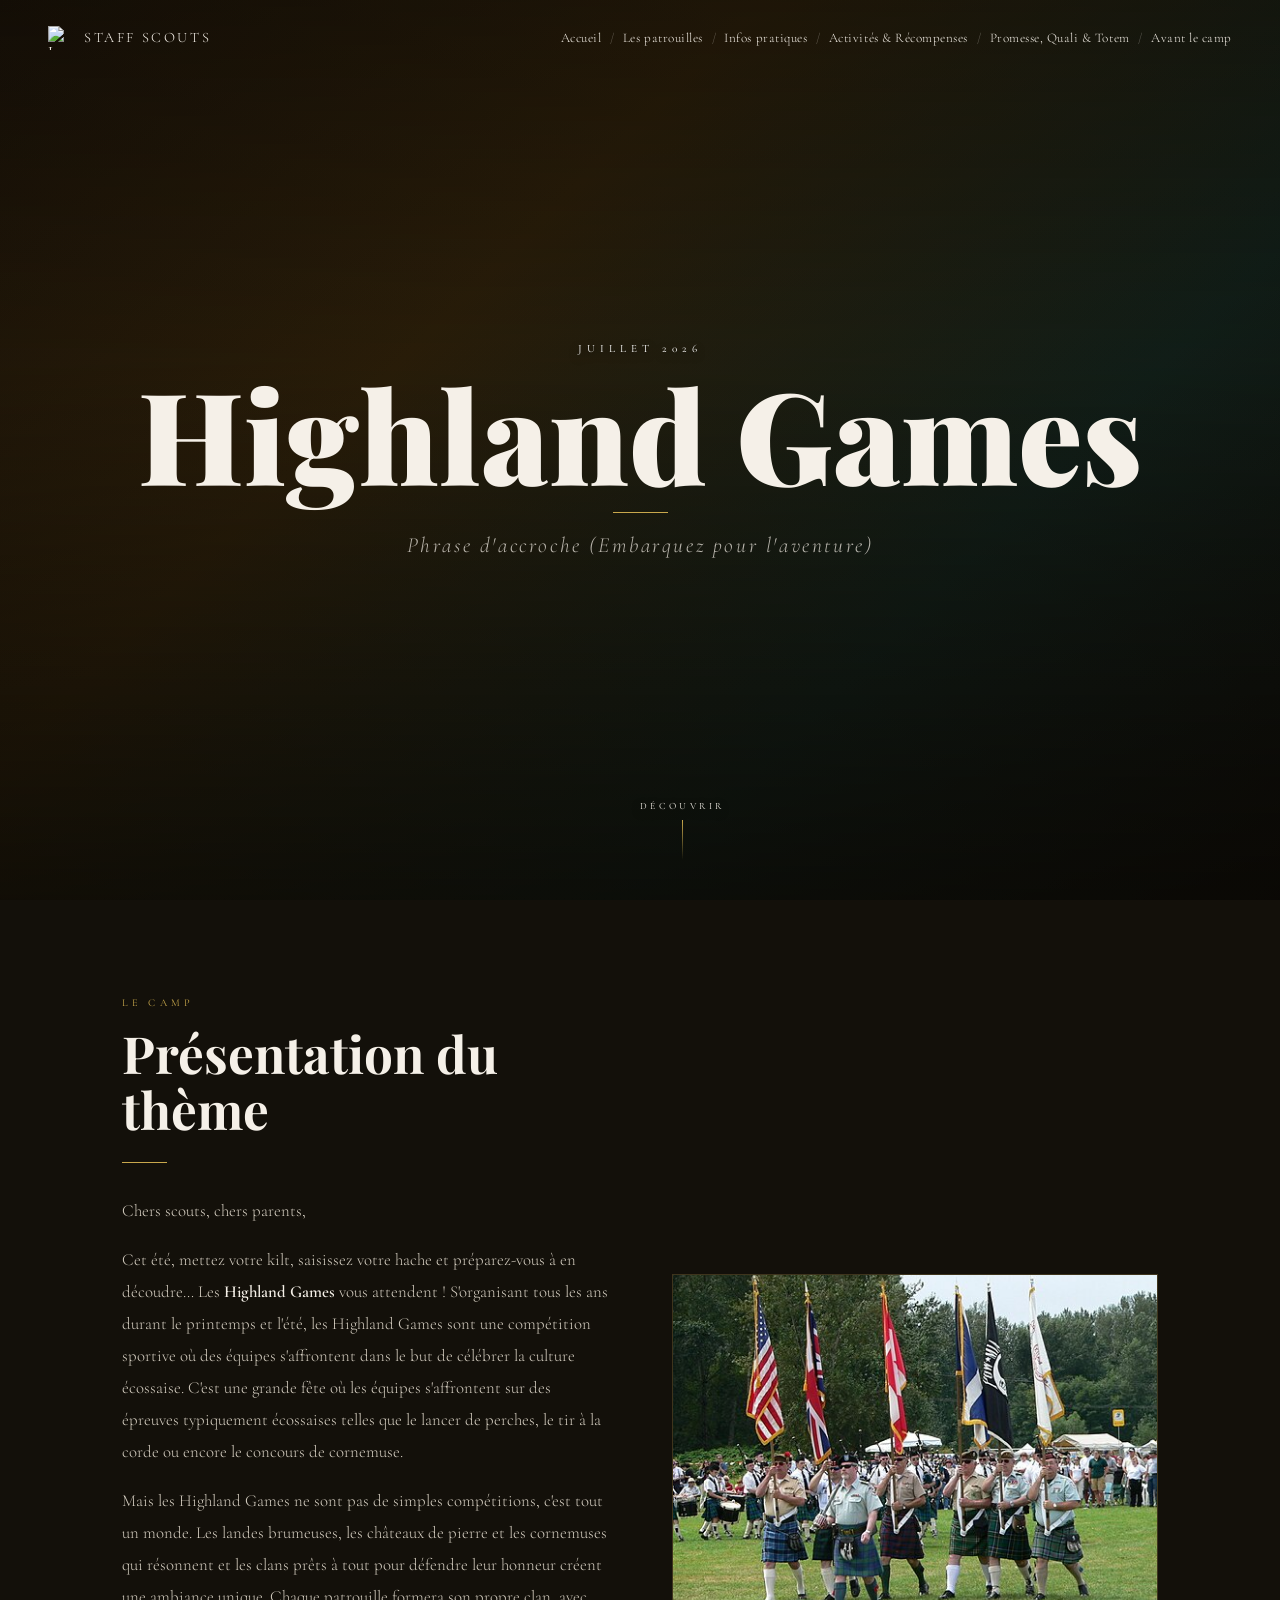
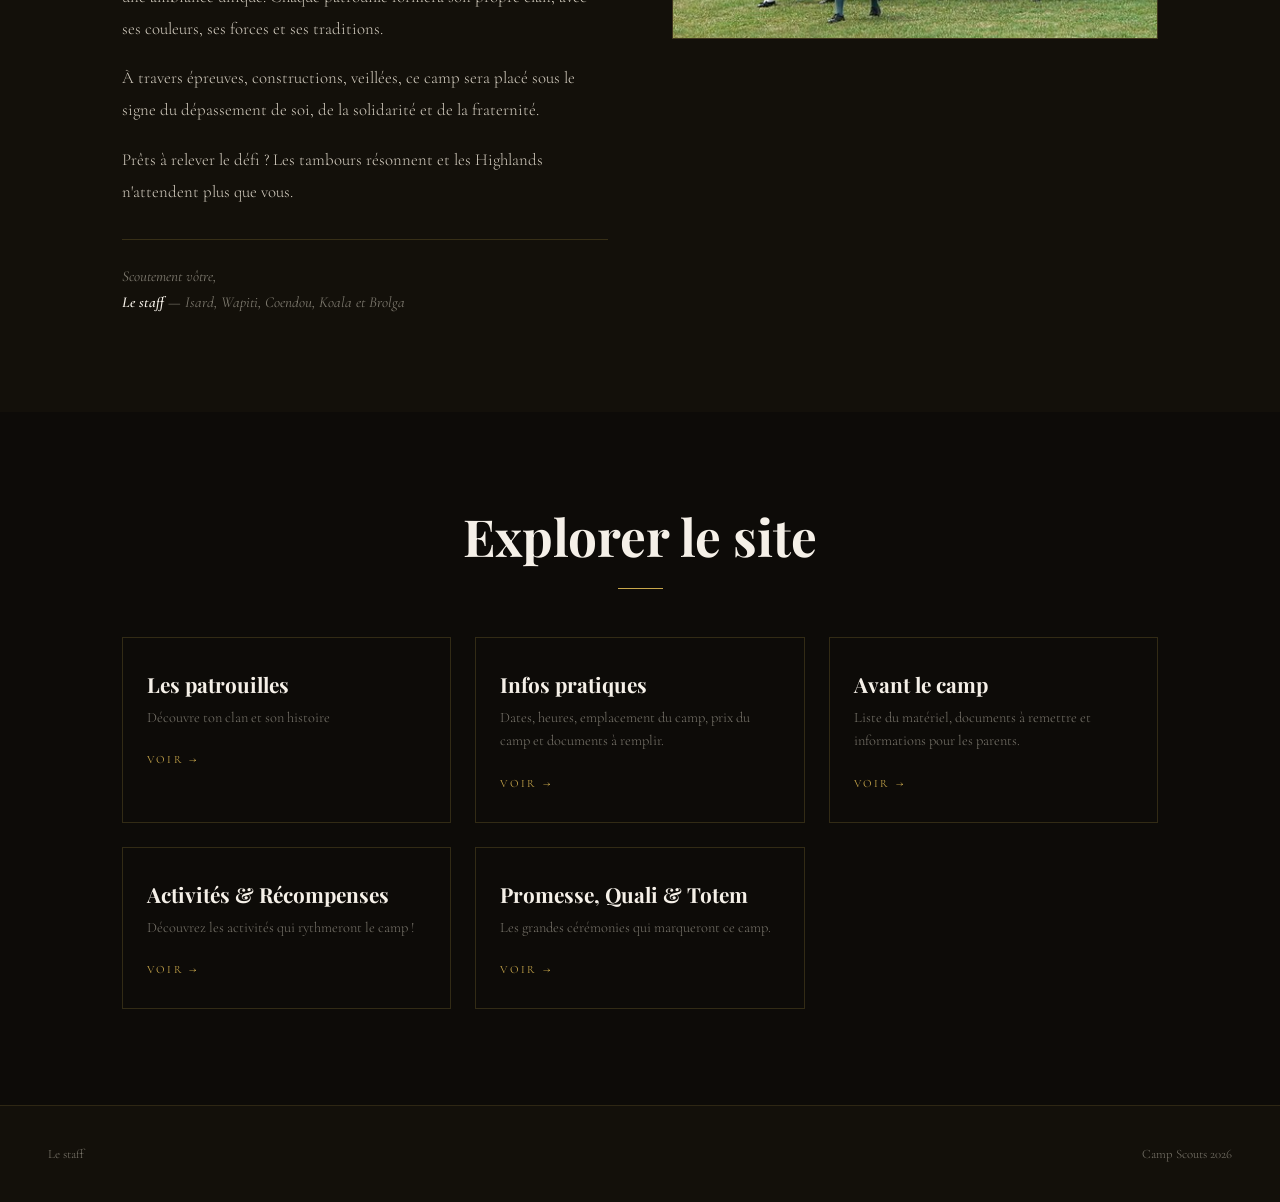
==== commit 151005cd: "again trying improve lisibility" ====
--- a/index.html
+++ b/index.html
@@ -50,10 +50,10 @@
       font-size: 0.7rem;
       letter-spacing: 0.45em;
       text-transform: uppercase;
-      color: var(--gold);
+      color: #ffffff;
       opacity: 0;
       animation: fadeUp 0.9s ease 0.5s forwards;
-      text-shadow: 0 1px 8px rgba(0,0,0,0.8);
+      text-shadow: 0 3px 8px rgba(0,0,0,0.8);
     }
     .hero-title {
       font-family: 'Playfair Display', serif;
@@ -95,8 +95,8 @@
       font-size: 0.6rem;
       letter-spacing: 0.35em;
       text-transform: uppercase;
-      color: rgba(245,240,232,0.45);
-      text-shadow: 0 1px 8px rgba(0,0,0,0.8);
+      color: rgb(245, 240, 232);
+      text-shadow: 0 3px 8px rgba(0,0,0,0.8);
     }
     .scroll-line {
       width: 1px; height: 40px;
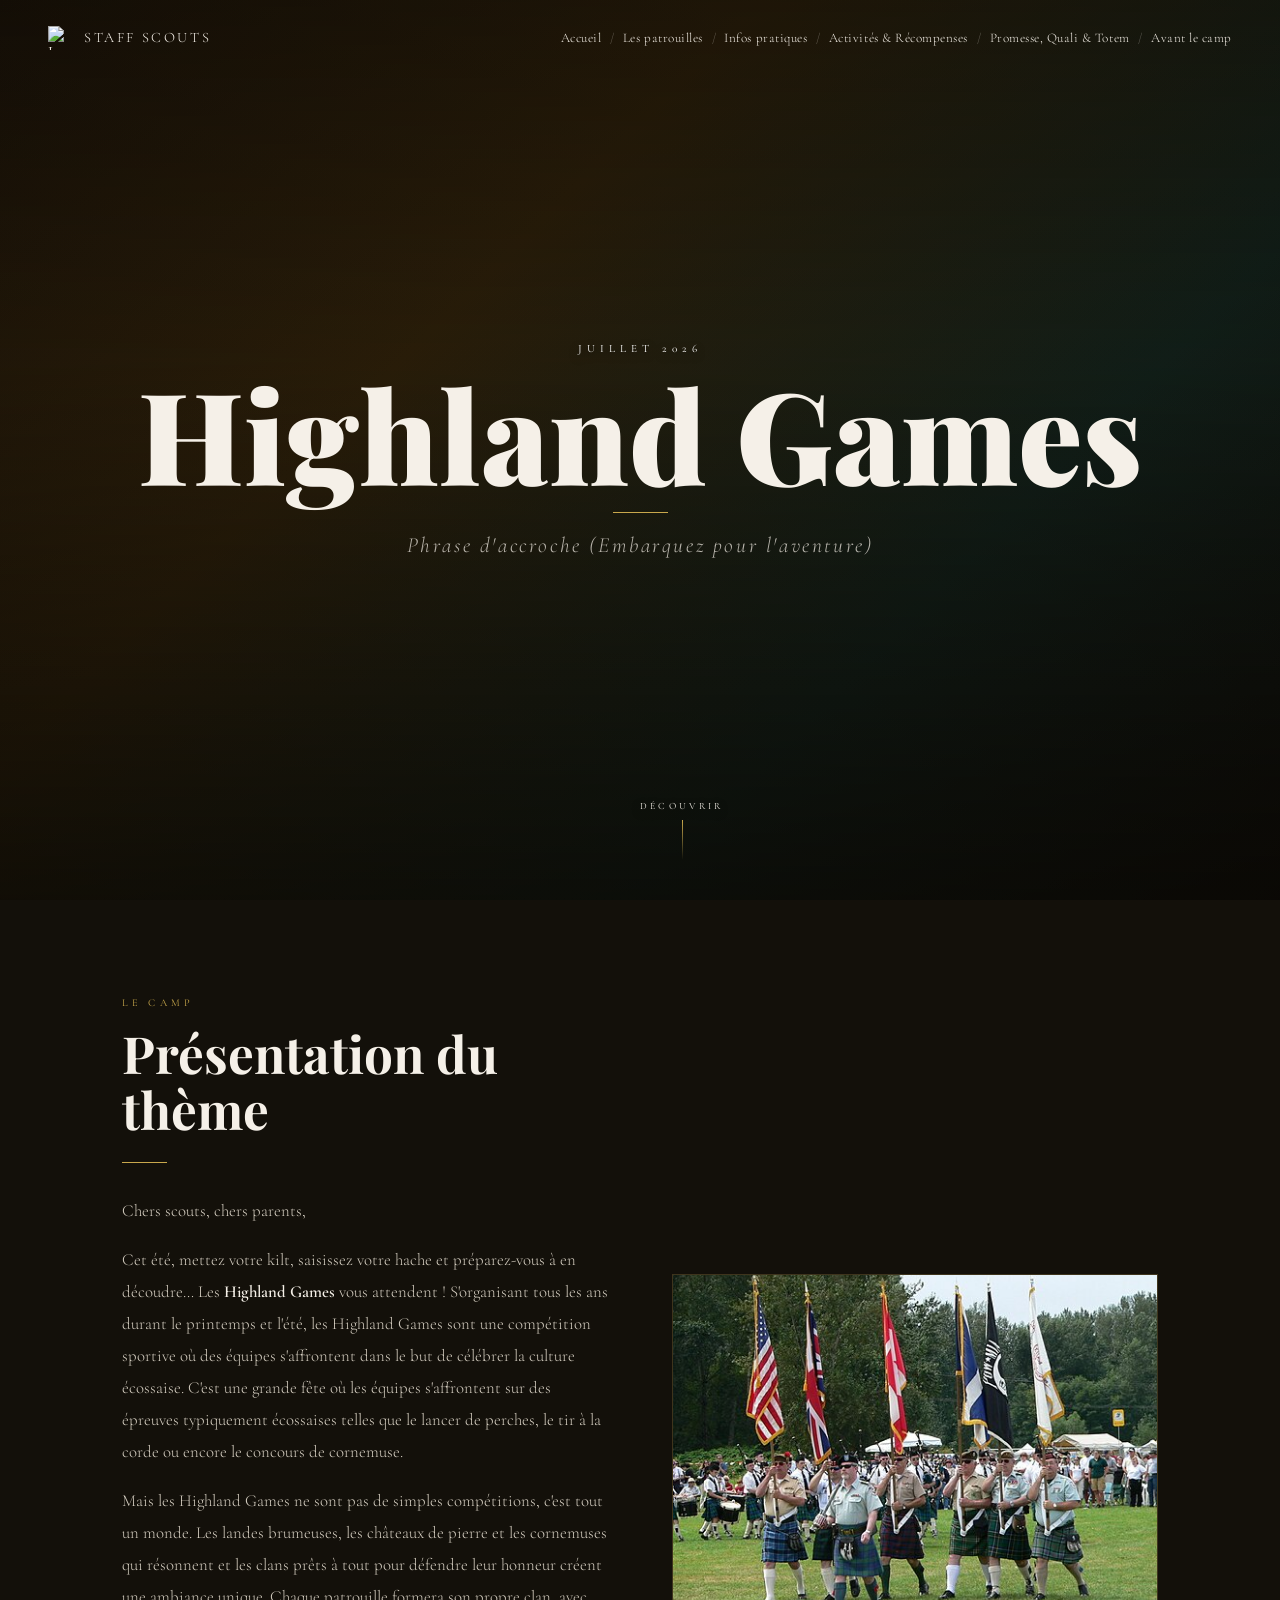
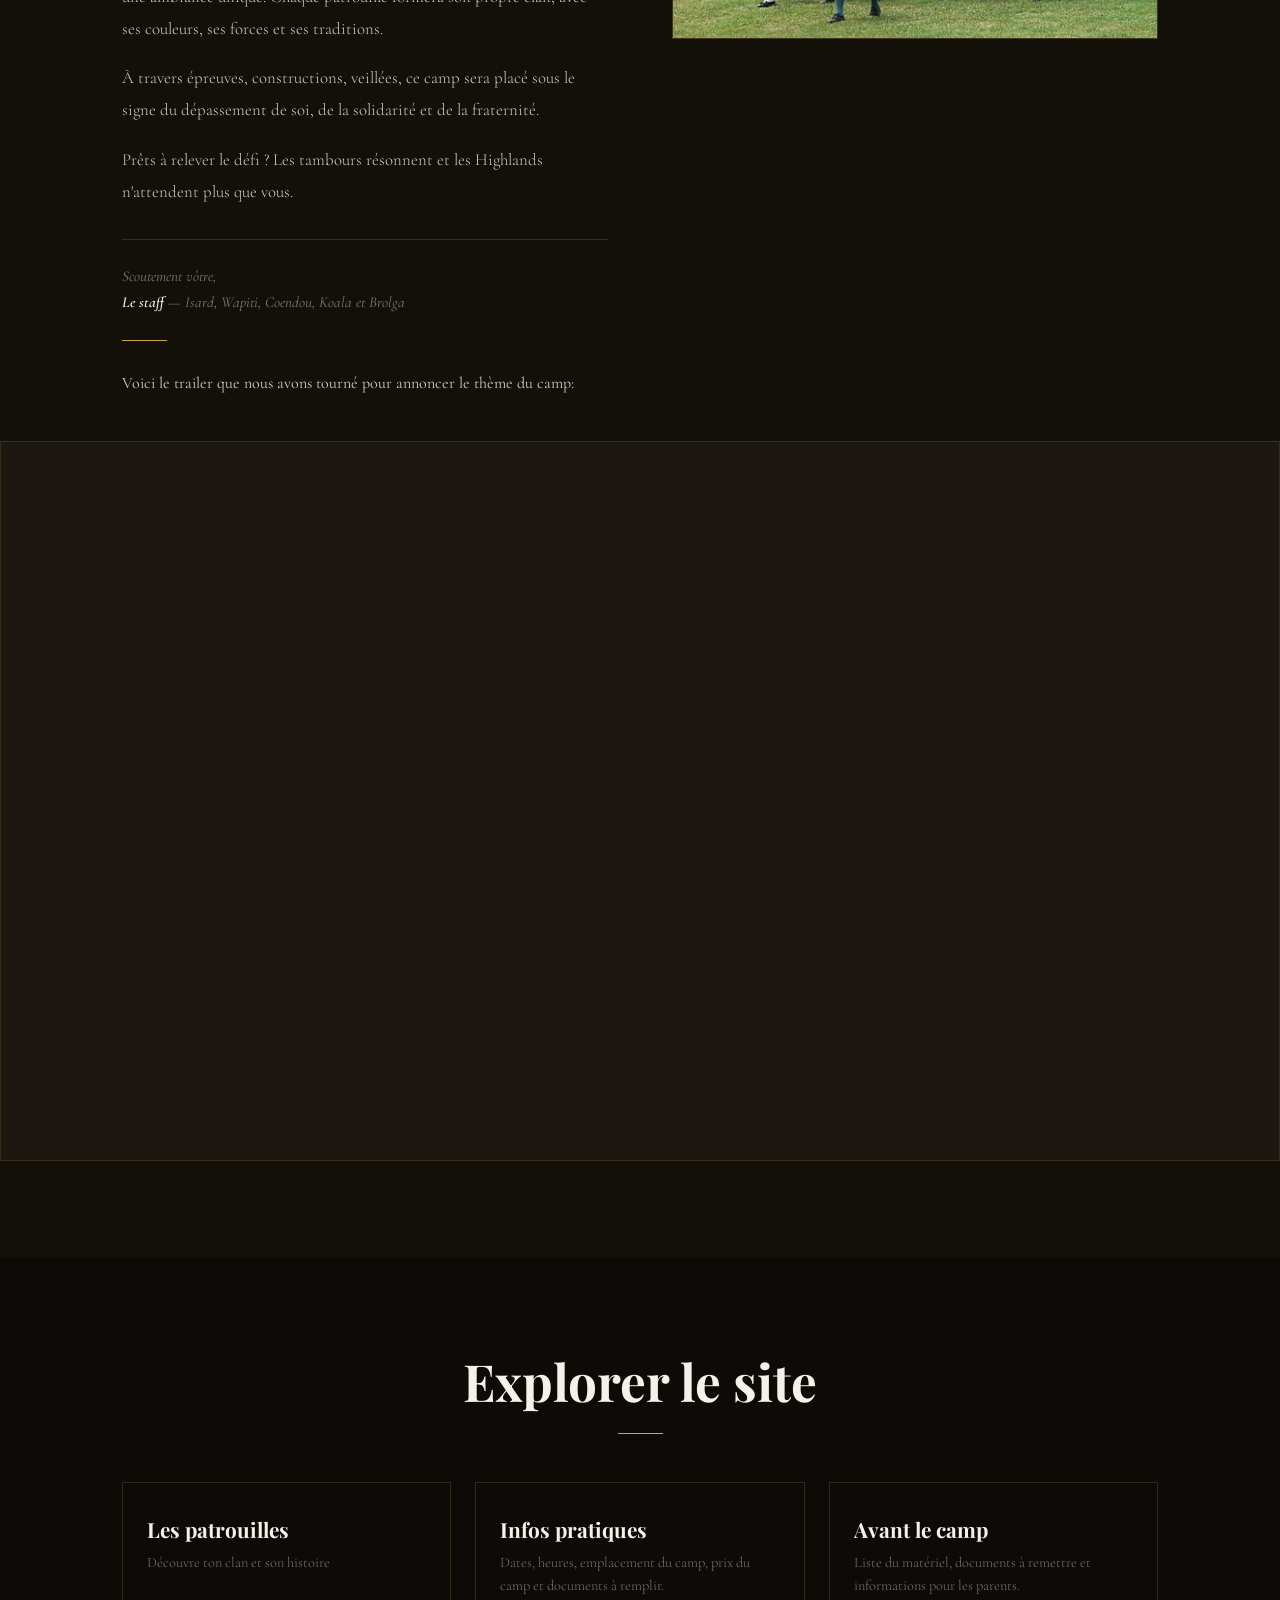
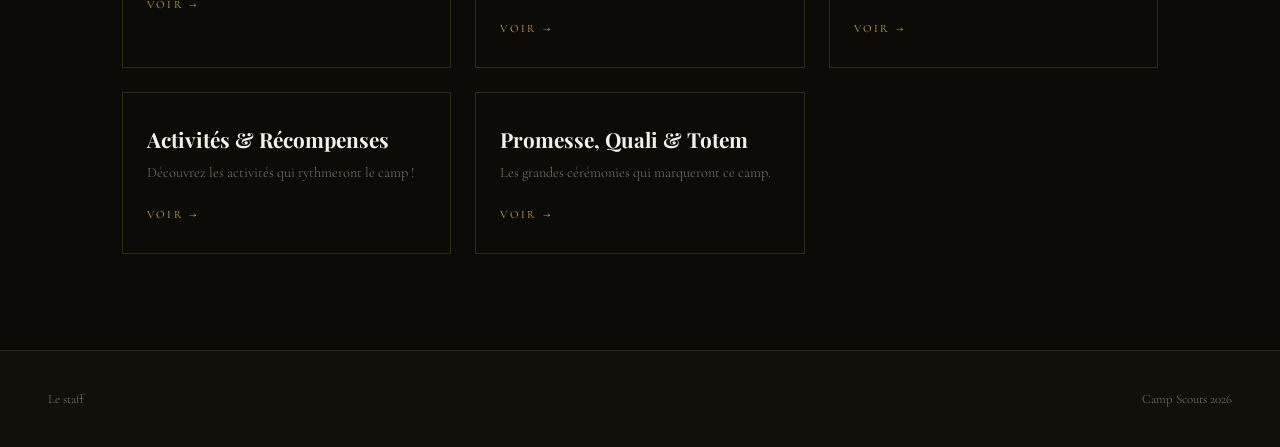
==== commit ea03935f: "good video" ====
--- a/index.html
+++ b/index.html
@@ -295,6 +295,13 @@
           <img src="/assets/images/highlands_wikipedia.jpg" alt="Image du thème" class="reveal" style="width:100%; aspect-ratio:4/3; object-fit:cover;" />
         </div>
       </div>
+
+      <div class="section-rule"></div>
+        <p>Voici le trailer que nous avons tourné pour annoncer le thème du camp:</p>
+      </div>
+      <div class="video-wrapper reveal" style="margin-top: 3rem;">
+        <iframe src="https://www.youtube.com/embed/zQjU85QWFl4" allowfullscreen></iframe>
+      </div>
     </div>
     <!-- <div class="itinerary-banner reveal">
       <svg viewBox="0 0 24 24"><circle cx="12" cy="12" r="10"/><path d="M2 12h20M12 2a15.3 15.3 0 0 1 4 10 15.3 15.3 0 0 1-4 10 15.3 15.3 0 0 1-4-10A15.3 15.3 0 0 1 12 2z"/></svg>
